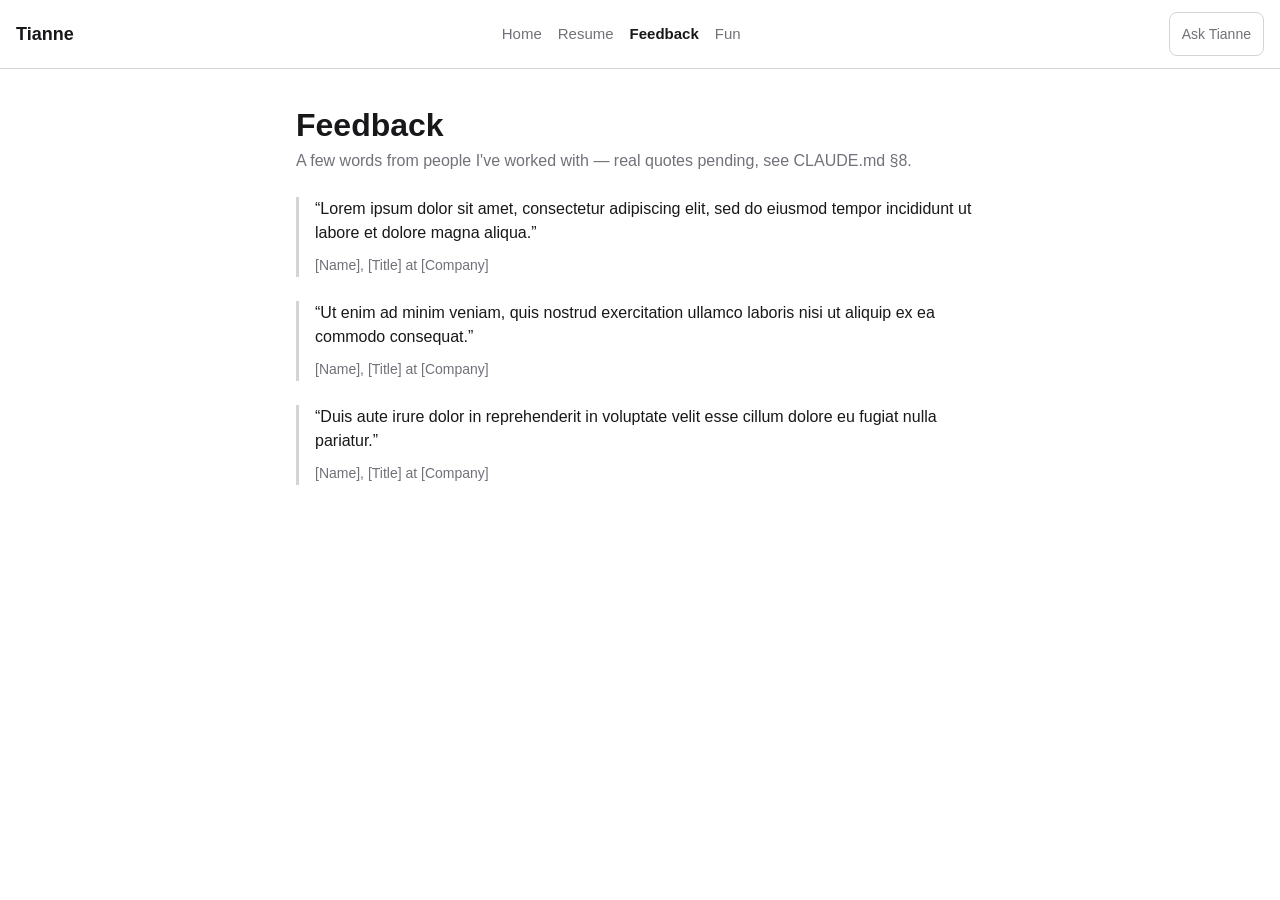
==== feedback.html @ 40414085 "Portfolio site: bento grid, rail, prompt box, and Tianne LLM backend Static shell (bento grid, categ" ====
<!doctype html>
<html lang="en">
<head>
  <meta charset="UTF-8" />
  <meta name="viewport" content="width=device-width, initial-scale=1" />
  <title>Feedback — Tianne</title>
  <link rel="stylesheet" href="/css/reset.css" />
  <link rel="stylesheet" href="/css/tokens.css" />
  <link rel="stylesheet" href="/css/layout.css" />
  <link rel="stylesheet" href="/css/components.css" />
</head>
<body>
  <div id="shared-nav"></div>
  <main class="page-content">
    <header class="page-header">
      <h1>Feedback</h1>
      <p class="page-intro">A few words from people I've worked with — real quotes pending, see CLAUDE.md §8.</p>
    </header>

    <section class="page-section testimonial-list">
      <blockquote class="testimonial">
        <p>“Lorem ipsum dolor sit amet, consectetur adipiscing elit, sed do eiusmod tempor incididunt ut labore et dolore magna aliqua.”</p>
        <cite>[Name], [Title] at [Company]</cite>
      </blockquote>

      <blockquote class="testimonial">
        <p>“Ut enim ad minim veniam, quis nostrud exercitation ullamco laboris nisi ut aliquip ex ea commodo consequat.”</p>
        <cite>[Name], [Title] at [Company]</cite>
      </blockquote>

      <blockquote class="testimonial">
        <p>“Duis aute irure dolor in reprehenderit in voluptate velit esse cillum dolore eu fugiat nulla pariatur.”</p>
        <cite>[Name], [Title] at [Company]</cite>
      </blockquote>
    </section>
  </main>
  <script src="/js/shared-ui.js" defer></script>
  <script src="/js/chat.js" defer></script>
</body>
</html>
---- css/tokens.css ----
/*
  css/tokens.css — design tokens.

  STATUS: visual direction (palette, typeface) is still pending — CLAUDE.md §10.
  Everything below is neutral/grayscale placeholder styling only, not a chosen
  palette or typeface. Replace with real tokens once direction is confirmed;
  nothing outside this file should hardcode a color or font (§12).

  Named breakpoints mirror CLAUDE.md §9. CSS custom properties can't be read
  inside @media conditions, so layout.css/components.css repeat these as
  literal px values — keep them in sync with the numbers here.
  --bp-sm: 480px   (large phones)
  --bp-md: 768px   (tablets)
  --bp-lg: 1024px  (small laptops)
  --bp-xl: 1280px  (desktop)
*/

:root {
  /* Spacing scale */
  --space-1: 4px;
  --space-2: 8px;
  --space-3: 12px;
  --space-4: 16px;
  --space-5: 24px;
  --space-6: 32px;
  --space-7: 48px;
  --space-8: 64px;

  /* Shape */
  --radius: 8px;
  --shadow: 0 1px 3px rgba(0, 0, 0, 0.12), 0 4px 12px rgba(0, 0, 0, 0.08);

  /* Neutral/grayscale placeholder palette — not final, see status note above */
  --color-bg: #ffffff;
  --color-surface: #f4f4f5;
  --color-border: #d4d4d8;
  --color-text: #18181b;
  --color-text-muted: #71717a;

  /* System font stack placeholder — not a chosen typeface, see status note above */
  --font-base: -apple-system, BlinkMacSystemFont, "Segoe UI", Roboto, Helvetica, Arial, sans-serif;
}
---- css/layout.css ----
/*
  css/layout.css — page-level structural layout (nav shell, home rail+grid frame).
  No color/font values here — see tokens.css (§12).

  Breakpoints below are literal px values mirroring the --bp-* tokens in
  tokens.css (480 / 768 / 1024 / 1280) — keep in sync, don't invent new ones (§9).
*/

.sr-only {
  position: absolute;
  width: 1px;
  height: 1px;
  padding: 0;
  margin: -1px;
  overflow: hidden;
  clip: rect(0, 0, 0, 0);
  white-space: nowrap;
  border: 0;
}

body {
  font-family: var(--font-base);
  color: var(--color-text);
  background: var(--color-bg);
}

/* --- Shared nav shell (markup injected by js/shared-ui.js) --- */
.site-nav {
  display: flex;
  align-items: center;
  justify-content: space-between;
  gap: var(--space-4);
  padding: var(--space-3) var(--space-4);
  border-bottom: 1px solid var(--color-border);
}

.site-nav-list {
  display: flex;
  align-items: center;
  gap: var(--space-4);
  flex-wrap: wrap;
}

/* --- Home layout: mobile-first. Rail's own display/position (horizontal
   tab bar on mobile, sidebar column on md+) lives in components.css —
   this just sets the grid frame that places it. --- */
.home-layout {
  display: block;
  padding: var(--space-4);
}

.home-main {
  display: block;
}

/* --- Generic content-page shell (resume/feedback/fun) --- */
.page-content {
  padding: var(--space-6) var(--space-4);
  max-width: 720px;
  margin-inline: auto;
}

.page-header {
  margin-bottom: var(--space-5);
}

.page-intro {
  color: var(--color-text-muted);
}

.page-section {
  margin-bottom: var(--space-6);
}

.page-section h2 {
  margin-bottom: var(--space-3);
  font-size: 1.25rem;
}

/* --- Resume page --- */
.resume-download {
  display: inline-block;
  border: 1px solid var(--color-border);
  border-radius: var(--radius);
  padding: var(--space-2) var(--space-4);
  min-height: 44px;
  line-height: 28px;
  margin-bottom: var(--space-5);
}

.resume-entry {
  margin-bottom: var(--space-4);
}

.resume-entry h3 {
  font-size: 1rem;
}

.resume-entry li {
  color: var(--color-text-muted);
  margin-bottom: var(--space-1);
}

.resume-meta {
  color: var(--color-text-muted);
  font-size: 0.875rem;
  margin-bottom: var(--space-2);
}

.tag-list {
  display: flex;
  flex-wrap: wrap;
  gap: var(--space-2);
}

.tag-list li {
  border: 1px solid var(--color-border);
  border-radius: var(--radius);
  padding: var(--space-1) var(--space-3);
  font-size: 0.875rem;
  color: var(--color-text-muted);
}

/* --- Feedback page --- */
.testimonial-list {
  display: flex;
  flex-direction: column;
  gap: var(--space-5);
}

.testimonial {
  border-left: 3px solid var(--color-border);
  padding-left: var(--space-4);
  margin: 0;
}

.testimonial p {
  margin-bottom: var(--space-2);
}

.testimonial cite {
  font-style: normal;
  color: var(--color-text-muted);
  font-size: 0.875rem;
}

/* --- Fun page --- */
.fun-gallery {
  display: grid;
  grid-template-columns: 1fr;
  gap: var(--space-4);
}

@media (min-width: 480px) {
  .fun-gallery {
    grid-template-columns: repeat(2, 1fr);
  }
}

@media (min-width: 1024px) {
  .fun-gallery {
    grid-template-columns: repeat(3, 1fr);
  }
}

/* --- Case-study page shell (projects/*) --- */
.case-study {
  padding: var(--space-6) var(--space-4);
  max-width: 720px;
  margin-inline: auto;
}

.case-study-header {
  margin-bottom: var(--space-5);
}

.case-study-category {
  text-transform: uppercase;
  letter-spacing: 0.04em;
  font-size: 0.75rem;
  color: var(--color-text-muted);
  margin-bottom: var(--space-2);
}

.case-study-section {
  margin-bottom: var(--space-6);
}

.case-study-section h2 {
  margin-bottom: var(--space-3);
  font-size: 1.25rem;
}

.case-study-section p,
.case-study-section li {
  color: var(--color-text-muted);
}

.case-study-back {
  margin-top: var(--space-6);
}

.case-study-back a {
  text-decoration: underline;
}

/* --- Media placeholder (used on case-study + fun pages until real
   images exist, CLAUDE.md §8) --- */
.media-placeholder {
  display: flex;
  align-items: center;
  justify-content: center;
  text-align: center;
  min-height: 220px;
  border: 1px dashed var(--color-border);
  border-radius: var(--radius);
  color: var(--color-text-muted);
  font-size: 0.875rem;
  padding: var(--space-4);
  margin-bottom: var(--space-5);
}

@media (min-width: 768px) {
  .home-layout {
    display: grid;
    grid-template-columns: 200px 1fr;
    gap: var(--space-5);
    align-items: start;
    padding: var(--space-5);
  }
}

@media (min-width: 1280px) {
  .home-layout {
    grid-template-columns: 240px 1fr;
    max-width: 1440px;
    margin-inline: auto;
  }
}
---- css/components.css ----
/*
  css/components.css — bento cards, rail, prompt box, nav.
  No color/font values here — see tokens.css (§12).

  Breakpoints below are literal px values mirroring the --bp-* tokens in
  tokens.css (480 / 768 / 1024 / 1280) — keep in sync, don't invent new ones (§9).
*/

/* --- Nav / chat toggle --- */
.site-nav-brand {
  font-weight: 600;
  font-size: 1.125rem;
}

.site-nav-list a {
  font-size: 0.9375rem;
  color: var(--color-text-muted);
  padding: var(--space-1) 0;
}

.site-nav-list a[aria-current="page"] {
  color: var(--color-text);
  font-weight: 600;
}

.chat-toggle {
  border: 1px solid var(--color-border);
  border-radius: var(--radius);
  padding: var(--space-2) var(--space-3);
  min-height: 44px;
  font-size: 0.875rem;
  color: var(--color-text-muted);
}

.chat-toggle[aria-expanded="true"] {
  color: var(--color-text);
  background: var(--color-surface);
}

/* --- Tianne LLM panel (nav toggle target, non-home pages + homepage
   alongside the inline box) — same chat backend as the prompt box, see
   js/shared-ui.js and CLAUDE.md §1/§6. --- */
.tianne-panel {
  position: fixed;
  z-index: 30;
  display: flex;
  flex-direction: column;
  background: var(--color-bg);
  border: 1px solid var(--color-border);
  border-radius: var(--radius);
  box-shadow: var(--shadow);
}

.tianne-panel[hidden] {
  display: none;
}

.tianne-panel-header {
  display: flex;
  align-items: center;
  justify-content: space-between;
  gap: var(--space-2);
  padding: var(--space-3) var(--space-4);
  border-bottom: 1px solid var(--color-border);
}

.tianne-panel-title {
  font-size: 1rem;
  font-weight: 600;
}

.tianne-panel-close {
  min-width: 44px;
  min-height: 44px;
  font-size: 1.25rem;
  line-height: 1;
  color: var(--color-text-muted);
}

.tianne-panel-form {
  margin: 0;
  border-radius: 0;
  border: none;
  border-bottom: 1px solid var(--color-border);
}

.tianne-panel-body {
  padding: var(--space-4);
  color: var(--color-text-muted);
  overflow-y: auto;
}

.tianne-panel-placeholder,
.tianne-panel-error {
  color: var(--color-text-muted);
}

.tianne-panel-reply {
  color: var(--color-text);
}

.tianne-panel-links {
  margin-top: var(--space-3);
  display: flex;
  flex-direction: column;
  gap: var(--space-2);
}

.tianne-panel-links a {
  display: block;
  padding: var(--space-2) var(--space-3);
  border: 1px solid var(--color-border);
  border-radius: var(--radius);
  color: var(--color-text);
  font-size: 0.9375rem;
}

.tianne-panel-links a:hover {
  border-color: var(--color-text-muted);
}

@media (max-width: 767px) {
  .tianne-panel {
    left: 0;
    right: 0;
    bottom: 0;
    max-height: 70vh;
    border-left: none;
    border-right: none;
    border-bottom: none;
  }
}

@media (min-width: 768px) {
  .tianne-panel {
    top: var(--space-7);
    right: var(--space-4);
    width: 320px;
    max-height: 70vh;
  }
}

/* --- Rail — browse-mode scrollspy by default, match-indicator mode while
   a Tianne query is active (js/rail.js, CLAUDE.md §5/§6).
   Mobile: horizontal, scrollable tab bar pinned to the top (§9).
   md+: vertical sidebar column — grid placement comes from .home-layout
   in layout.css, this just controls the rail's own display/position. --- */
.rail {
  position: sticky;
  top: 0;
  z-index: 15;
  background: var(--color-bg);
  border-bottom: 1px solid var(--color-border);
}

.rail-list {
  display: flex;
  flex-direction: row;
  overflow-x: auto;
  -webkit-overflow-scrolling: touch;
  gap: var(--space-2);
  padding: var(--space-2) var(--space-4);
}

.rail-item {
  flex: 0 0 auto;
  white-space: nowrap;
  min-height: 44px;
  padding: var(--space-2) var(--space-3);
  border-radius: var(--radius);
  font-size: 0.9375rem;
  color: var(--color-text-muted);
}

.rail-item:hover {
  background: var(--color-surface);
}

.rail-item.is-active {
  color: var(--color-text);
  background: var(--color-surface);
  font-weight: 600;
}

/* Match-indicator mode: quiet by default, a dot marks categories with a
   result. Browse-mode's .is-active never applies at the same time as
   .is-filtered — js/rail.js clears one before setting the other. */
.rail.is-filtered .rail-item {
  opacity: 0.5;
}

.rail.is-filtered .rail-item.has-match {
  opacity: 1;
}

.rail.is-filtered .rail-item.has-match::after {
  content: '';
  display: inline-block;
  width: 6px;
  height: 6px;
  margin-left: var(--space-2);
  border-radius: 50%;
  background: currentColor;
  vertical-align: middle;
}

@media (min-width: 768px) {
  .rail {
    top: var(--space-5);
    background: transparent;
    border-bottom: none;
  }

  .rail-list {
    flex-direction: column;
    overflow-x: visible;
    padding: 0;
  }

  .rail-item {
    display: block;
    width: 100%;
    text-align: left;
    white-space: normal;
  }
}

/* --- Prompt box — visible on load, sticky once scrolled (js/home.js).
   Submit calls the real Tianne LLM backend; see CLAUDE.md §5/§6. --- */
.prompt-box-wrap {
  margin-bottom: var(--space-5);
}

.prompt-box {
  display: flex;
  gap: var(--space-2);
  padding: var(--space-3);
  border: 1px solid var(--color-border);
  border-radius: var(--radius);
  background: var(--color-surface);
}

.prompt-box-input {
  flex: 1;
  min-width: 0;
  min-height: 44px;
  border: none;
  background: transparent;
  padding: var(--space-2);
  font-size: 1rem;
}

.prompt-box-input::placeholder {
  color: var(--color-text-muted);
}

.prompt-box-input:disabled,
.prompt-box-submit:disabled,
.prompt-box-clear:disabled {
  opacity: 0.6;
  cursor: not-allowed;
}

.prompt-box-submit {
  border: 1px solid var(--color-border);
  border-radius: var(--radius);
  padding: var(--space-2) var(--space-4);
  min-height: 44px;
  min-width: 44px;
  font-weight: 600;
}

.prompt-box-clear {
  border: 1px solid var(--color-border);
  border-radius: var(--radius);
  padding: var(--space-2) var(--space-4);
  min-height: 44px;
  color: var(--color-text-muted);
}

/* Reply text + result status live under the input row, inside the same
   component — never a second panel (CLAUDE.md §1/§12). */
.prompt-box-reply {
  margin-top: var(--space-3);
  padding: var(--space-3);
  border: 1px solid var(--color-border);
  border-radius: var(--radius);
  background: var(--color-bg);
  color: var(--color-text);
  font-size: 0.9375rem;
}

/* Sticky/floating state once scrolled past the threshold in js/home.js */
.prompt-box-wrap.is-floating .prompt-box {
  box-shadow: var(--shadow);
}

@media (min-width: 768px) {
  .prompt-box-wrap.is-floating {
    position: fixed;
    bottom: var(--space-5);
    right: var(--space-5);
    width: clamp(280px, 30vw, 420px);
    margin-bottom: 0;
    z-index: 20;
  }
}

@media (max-width: 767px) {
  .prompt-box-wrap.is-floating {
    position: fixed;
    left: 0;
    right: 0;
    bottom: 0;
    margin-bottom: 0;
    padding: var(--space-3);
    background: var(--color-bg);
    border-top: 1px solid var(--color-border);
    z-index: 20;
  }

  .prompt-box-wrap.is-floating .prompt-box {
    border: none;
    padding: 0;
    background: transparent;
  }
}

/* --- Bento grid — full list by default, or just the current query's
   matches (js/home.js, CLAUDE.md §5/§6). One grid, two states — never a
   separate results panel. --- */
.bento-grid {
  display: grid;
  grid-template-columns: 1fr;
  grid-auto-rows: minmax(120px, auto);
  gap: var(--space-4);
}

.bento-empty {
  grid-column: 1 / -1;
  padding: var(--space-6);
  text-align: center;
  color: var(--color-text-muted);
}

.bento-card-link {
  display: flex;
  flex-direction: column;
  justify-content: flex-end;
  gap: var(--space-1);
  height: 100%;
  min-height: 44px;
  padding: var(--space-4);
  border: 1px solid var(--color-border);
  border-radius: var(--radius);
  background: var(--color-surface);
  transition: border-color 0.15s ease;
}

.bento-card-link:hover {
  border-color: var(--color-text-muted);
}

.bento-card-category {
  font-size: 0.75rem;
  text-transform: uppercase;
  letter-spacing: 0.04em;
  color: var(--color-text-muted);
}

.bento-card-title {
  font-size: 1.125rem;
  font-weight: 600;
}

/* Two-step tap preview state (touch devices only, see js/home.js §5).
   Hover-capable devices never set data-previewed — they preview on
   hover/focus instead and navigate on the first click. */
.bento-card[data-previewed="true"] .bento-card-link {
  border-color: var(--color-text);
}

.bento-card-hint {
  display: none;
  font-size: 0.75rem;
  color: var(--color-text-muted);
  margin-top: var(--space-1);
}

.bento-card[data-previewed="true"] .bento-card-hint {
  display: block;
}

@media (hover: hover) and (pointer: fine) {
  .bento-card-hint {
    display: none !important;
  }
}

.prompt-box-input.is-preview {
  color: var(--color-text-muted);
}

@media (min-width: 480px) {
  .bento-grid {
    grid-template-columns: repeat(2, 1fr);
  }
}

@media (min-width: 1024px) {
  .bento-grid {
    grid-template-columns: repeat(3, 1fr);
  }

  .bento-card.size-lg {
    grid-column: span 2;
    grid-row: span 2;
  }

  .bento-card.size-wide {
    grid-column: span 2;
  }

  .bento-card.size-md {
    grid-row: span 2;
  }
}

@media (min-width: 1280px) {
  .bento-grid {
    grid-template-columns: repeat(4, 1fr);
  }
}

/* --- Focus visibility (Quality Floor, §11) --- */
.prompt-box-submit:focus-visible,
.prompt-box-input:focus-visible,
.prompt-box-clear:focus-visible,
.rail-item:focus-visible,
.bento-card-link:focus-visible,
.chat-toggle:focus-visible,
.tianne-panel-close:focus-visible,
.tianne-panel-links a:focus-visible,
.resume-download:focus-visible {
  outline: 2px solid var(--color-text);
  outline-offset: 2px;
}

@media (prefers-reduced-motion: reduce) {
  .bento-card-link {
    transition: none;
  }
}
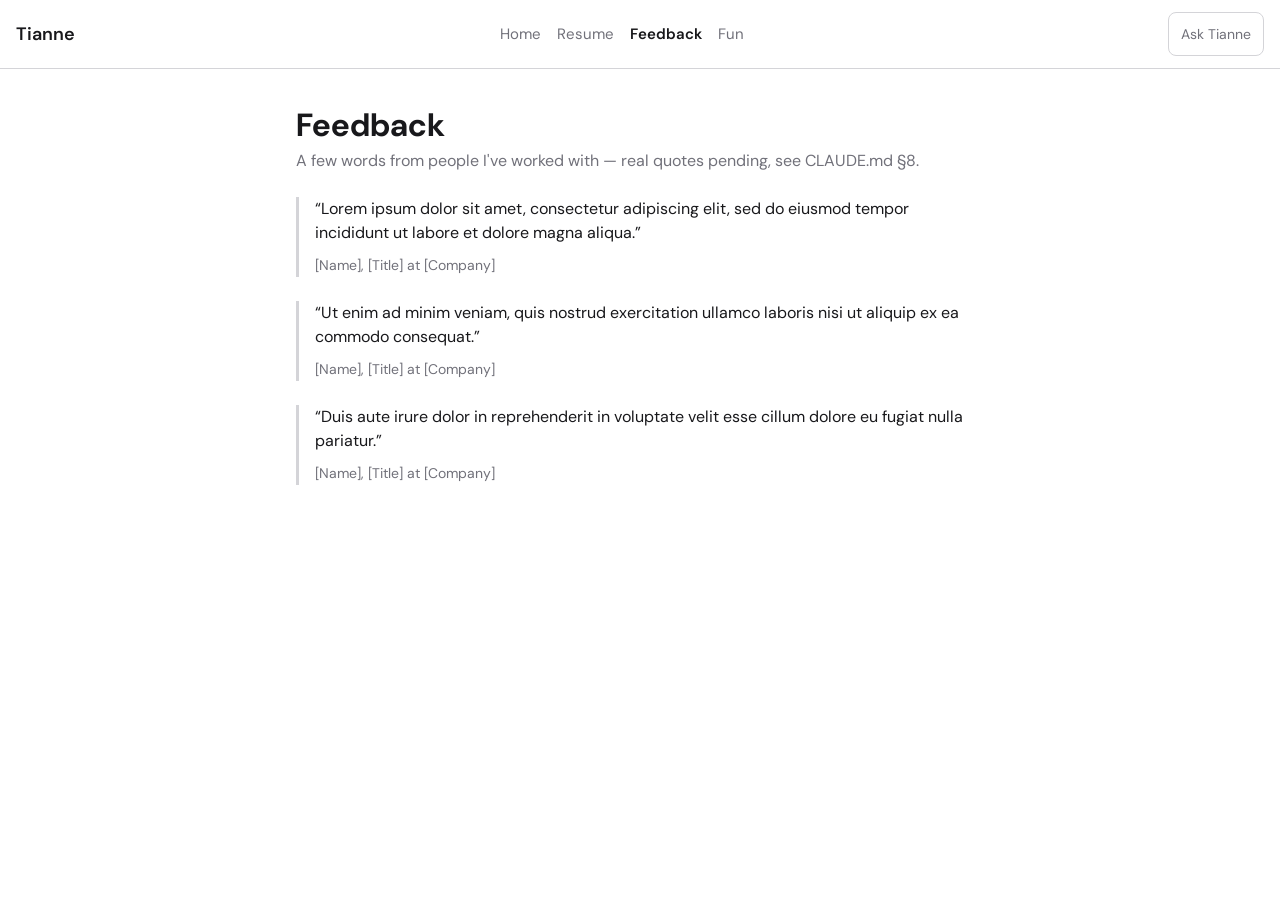
==== commit 5d44a5ca: "Typography: font tokens + site-wide font loading (non-Intelkin pages) Replaces --font-base with --fo" ====
--- a/feedback.html
+++ b/feedback.html
@@ -8,6 +8,12 @@
   <link rel="stylesheet" href="/css/tokens.css" />
   <link rel="stylesheet" href="/css/layout.css" />
   <link rel="stylesheet" href="/css/components.css" />
+  <link rel="preconnect" href="https://fonts.googleapis.com" />
+  <link rel="preconnect" href="https://fonts.gstatic.com" crossorigin />
+  <link
+    href="https://fonts.googleapis.com/css2?family=DM+Sans:wght@400;500;600;700&family=Geist+Pixel&family=Space+Grotesk:wght@700&display=swap"
+    rel="stylesheet"
+  />
 </head>
 <body>
   <div id="shared-nav"></div>
--- a/css/tokens.css
+++ b/css/tokens.css
@@ -1,10 +1,11 @@
 /*
   css/tokens.css — design tokens.
 
-  STATUS: visual direction (palette, typeface) is still pending — CLAUDE.md §10.
-  Everything below is neutral/grayscale placeholder styling only, not a chosen
-  palette or typeface. Replace with real tokens once direction is confirmed;
-  nothing outside this file should hardcode a color or font (§12).
+  STATUS: typeface is confirmed (Space Grotesk / DM Sans / Geist Pixel, see
+  the font tokens below and docs/superpowers/specs/2026-09-10-typography-system-design.md).
+  Palette is still pending — colors below remain neutral/grayscale
+  placeholder styling only. Nothing outside this file should hardcode a
+  color or font (§12).
 
   Named breakpoints mirror CLAUDE.md §9. CSS custom properties can't be read
   inside @media conditions, so layout.css/components.css repeat these as
@@ -28,6 +29,10 @@
 
   /* Shape */
   --radius: 8px;
+  /* Larger radius for a more generous card treatment (e.g. the Intelkin
+     hero metadata block) — kept separate from --radius so it doesn't
+     cascade into every other bordered box site-wide. */
+  --radius-lg: 12px;
   --shadow: 0 1px 3px rgba(0, 0, 0, 0.12), 0 4px 12px rgba(0, 0, 0, 0.08);
 
   /* Neutral/grayscale placeholder palette — not final, see status note above */
@@ -36,7 +41,19 @@
   --color-border: #d4d4d8;
   --color-text: #18181b;
   --color-text-muted: #71717a;
+  /* Dark overlay for text legibility over a background image/gif (e.g. a
+     bento card thumbnail) — grayscale (black + alpha), not a new hue. */
+  --scrim: rgba(0, 0, 0, 0.65);
 
-  /* System font stack placeholder — not a chosen typeface, see status note above */
-  --font-base: -apple-system, BlinkMacSystemFont, "Segoe UI", Roboto, Helvetica, Arial, sans-serif;
+  /* Typeface system (CLAUDE.md §12 confirmed 2026-09-10 — see
+     docs/superpowers/specs/2026-09-10-typography-system-design.md).
+     Headline: Space Grotesk, weight 700 — H1s and every H2-equivalent
+     sub-headline. Body: DM Sans — paragraphs, ledes, metadata values,
+     UI chrome. Label: Geist Pixel, weight 400 (its only weight) —
+     short all-caps eyebrows/metadata labels only, never a value or a
+     sentence. Loaded via Google Fonts in every page's <head> — see any
+     page for the exact <link> tags. Palette (color) is still pending. */
+  --font-headline: "Space Grotesk", Georgia, serif;
+  --font-body: "DM Sans", -apple-system, BlinkMacSystemFont, "Segoe UI", Roboto, Helvetica, Arial, sans-serif;
+  --font-label: "Geist Pixel", var(--font-body);
 }
--- a/css/layout.css
+++ b/css/layout.css
@@ -19,7 +19,7 @@
 }
 
 body {
-  font-family: var(--font-base);
+  font-family: var(--font-body);
   color: var(--color-text);
   background: var(--color-bg);
 }
@@ -202,6 +202,452 @@
 
 .case-study-back a {
   text-decoration: underline;
+}
+
+/* --- Richer case-study content patterns (used where a real writeup exists,
+   e.g. projects/intelkin.html — the generic lorem template above still
+   covers pages without one). --- */
+.case-study-eyebrow {
+  color: var(--color-text-muted);
+  font-size: 0.8125rem;
+  margin-top: var(--space-2);
+}
+
+/* Hero image/gif — shows the animated version by default, swaps to a
+   static poster frame under prefers-reduced-motion (Quality Floor, §11). */
+.case-study-hero {
+  margin-bottom: var(--space-5);
+  border: 1px solid var(--color-border);
+  border-radius: var(--radius);
+  overflow: hidden;
+}
+
+.case-study-hero img {
+  display: block;
+  width: 100%;
+  height: auto;
+}
+
+/* Ties .case-study-hero img's specificity (class+element) so this actually
+   wins instead of losing the cascade to the rule above. */
+img.case-study-hero-static {
+  display: none;
+}
+
+@media (prefers-reduced-motion: reduce) {
+  img.case-study-hero-motion {
+    display: none;
+  }
+
+  img.case-study-hero-static {
+    display: block;
+  }
+}
+
+.case-study-section h3 {
+  margin-top: var(--space-5);
+  margin-bottom: var(--space-2);
+  font-size: 1.0625rem;
+  color: var(--color-text);
+}
+
+.case-study-section h4 {
+  margin-bottom: var(--space-1);
+  font-size: 1rem;
+  color: var(--color-text);
+}
+
+.case-study-section a {
+  color: var(--color-text);
+  text-decoration: underline;
+}
+
+p.case-study-lede {
+  font-size: 1.125rem;
+  font-weight: 600;
+  color: var(--color-text);
+  margin-bottom: var(--space-3);
+}
+
+.case-study-meta {
+  display: grid;
+  grid-template-columns: 1fr;
+  gap: var(--space-3);
+  margin-bottom: var(--space-6);
+  padding: var(--space-4);
+  border: 1px solid var(--color-border);
+  border-radius: var(--radius);
+}
+
+.case-study-meta div {
+  display: flex;
+  flex-direction: column;
+  gap: var(--space-1);
+}
+
+.case-study-meta dt {
+  font-size: 0.75rem;
+  text-transform: uppercase;
+  letter-spacing: 0.04em;
+  color: var(--color-text-muted);
+}
+
+.case-study-meta dd {
+  color: var(--color-text);
+}
+
+/* Generous variant for the hero role/timeline/team/skills/tech-stack
+   block specifically — bigger padding, bigger radius, roomier gaps. The
+   "How It Works" tech mini-table further down the page reuses the base
+   .case-study-meta above unchanged. */
+.case-study-meta.case-study-meta--hero {
+  gap: var(--space-4);
+  padding: var(--space-6);
+  border-radius: var(--radius-lg);
+}
+
+.friction-point {
+  margin-bottom: var(--space-4);
+}
+
+.friction-point h3 {
+  margin-top: 0;
+  margin-bottom: var(--space-1);
+}
+
+.friction-meta {
+  display: block;
+  font-size: 0.8125rem;
+  font-weight: 400;
+  color: var(--color-text-muted);
+  margin-top: var(--space-1);
+}
+
+.case-study-quote {
+  margin: var(--space-5) 0;
+  padding: var(--space-4);
+  border-left: 3px solid var(--color-border);
+}
+
+.case-study-quote p {
+  color: var(--color-text);
+}
+
+.case-study-quote cite {
+  display: block;
+  margin-top: var(--space-2);
+  font-style: normal;
+  color: var(--color-text-muted);
+  font-size: 0.875rem;
+}
+
+p.case-study-callout {
+  padding: var(--space-4);
+  border: 1px dashed var(--color-border);
+  border-radius: var(--radius);
+  color: var(--color-text);
+}
+
+.case-study-artifacts {
+  font-style: italic;
+}
+
+.reflection-item {
+  margin-bottom: var(--space-4);
+}
+
+/* Real image + caption — once a real asset replaces a media-placeholder
+   (e.g. the Intelkin research moodboard). */
+.case-study-figure {
+  margin: 0 0 var(--space-5);
+}
+
+.case-study-figure img {
+  display: block;
+  width: 100%;
+  height: auto;
+  border-radius: var(--radius);
+  border: 1px solid var(--color-border);
+}
+
+.case-study-figure figcaption {
+  margin-top: var(--space-2);
+  font-size: 0.8125rem;
+  color: var(--color-text-muted);
+}
+
+/* A wide diagram that doesn't fit the column at a legible size (e.g. a
+   long linear flowchart) scrolls horizontally instead of shrinking past
+   readability — CLAUDE.md §9's "wide content scrolls in its own
+   container" rule, applied to an image instead of a table/code block. */
+.case-study-scroll {
+  overflow-x: auto;
+  border: 1px solid var(--color-border);
+  border-radius: var(--radius);
+}
+
+.case-study-scroll img {
+  display: block;
+  width: auto;
+  height: 130px;
+  max-width: none;
+  border: none;
+  border-radius: 0;
+}
+
+/* Positioning-line diagram (Market Research). Fixed pixel size (not
+   width:100%) so its text never shrinks past legible on narrow screens —
+   .case-study-scroll handles the rest the same way it does for the wide
+   process-flow diagram above. Line/dots/text stay on tokens.css (black
+   line, gray dots, black sans-serif labels); the Intelkin point's fill
+   is the one deliberate accent color, reusing the same green already
+   introduced for the terminal card rather than adding a third one-off
+   hue — see that component's comment for the grayscale-exception note. */
+.positioning-line {
+  display: block;
+  width: 640px;
+  height: 140px;
+  /* reset.css caps every svg at max-width:100%, which would silently
+     shrink this back down to the column width (and its text past
+     legible) despite the fixed attributes above — same override
+     .case-study-scroll img already needs for the same reason. */
+  max-width: none;
+}
+
+.positioning-line-label {
+  font-family: var(--font-base);
+  font-size: 14px;
+  fill: var(--color-text);
+  text-anchor: middle;
+}
+
+/* Sub-beat: a smaller headline + one line + its own visual, nested under a
+   section's main lede (e.g. the three "How It Works" steps). */
+.case-study-subbeat {
+  margin-bottom: var(--space-5);
+}
+
+.case-study-subbeat h3 {
+  margin-top: 0;
+  margin-bottom: var(--space-2);
+}
+
+/* Light laptop-frame mockup for step gifs whose UI content is dark —
+   a dark bezel would let the gif's own edges disappear into it, so the
+   frame is deliberately light regardless of the gif inside it. Front-on
+   view: bezel (with a centered camera dot) around the screen, a flat
+   base bar with a trackpad notch underneath. Reused as-is everywhere a
+   dark-UI step gif needs one, so a set of them reads as one consistent
+   device rather than three different mockups. */
+.laptop-frame {
+  margin-bottom: var(--space-5);
+  padding: var(--space-3) var(--space-3) 0;
+  background: var(--color-surface);
+  border: 1px solid var(--color-border);
+  border-radius: var(--radius);
+  box-shadow: var(--shadow);
+}
+
+.laptop-frame-camera {
+  display: block;
+  width: 6px;
+  height: 6px;
+  margin: 0 auto var(--space-2);
+  border-radius: 50%;
+  background: var(--color-text-muted);
+}
+
+.laptop-frame-screen {
+  overflow: hidden;
+  border: 1px solid var(--color-text);
+  border-radius: calc(var(--radius) / 2);
+}
+
+.laptop-frame-screen img {
+  display: block;
+  width: 100%;
+  height: auto;
+}
+
+.laptop-frame-base {
+  position: relative;
+  height: 14px;
+  margin-top: var(--space-2);
+  border-top: 1px solid var(--color-border);
+  border-radius: 0 0 var(--radius) var(--radius);
+}
+
+.laptop-frame-notch {
+  position: absolute;
+  top: 0;
+  left: 50%;
+  width: 56px;
+  height: 4px;
+  transform: translateX(-50%);
+  border-radius: 0 0 var(--radius) var(--radius);
+  background: var(--color-border);
+}
+
+@media (min-width: 480px) {
+  .case-study-meta {
+    grid-template-columns: repeat(2, 1fr);
+  }
+}
+
+/* --- Terminal-style repo card ("Where It Is Now", projects/intelkin.html)
+   Deliberate, scoped exception to CLAUDE.md §10's grayscale-only status:
+   this recreates a real terminal window (macOS traffic-light dots, ANSI
+   syntax-highlight colors), so it needs real colors to read as an
+   authentic terminal rather than site chrome — the same reasoning that
+   already let the Intelkin product screenshots/gifs stay full-color.
+   Nothing here feeds into or changes the site's still-pending palette;
+   every other component still routes through tokens.css exclusively.
+   Values match a prototyped reference build exactly. Click/Enter-to-open
+   behavior lives in js/intelkin-terminal.js (page-specific, not shared). */
+.terminal-card {
+  display: block;
+  width: 100%;
+  max-width: 560px;
+  margin: 0 0 var(--space-3);
+  border-radius: 10px;
+  background: #0d0d0f;
+  font-family: ui-monospace, "SF Mono", Menlo, Consolas, monospace;
+  overflow: hidden;
+  cursor: pointer;
+  transition: transform 0.15s ease, box-shadow 0.15s ease;
+  animation: terminal-pulse-glow 3.2s ease-in-out infinite;
+}
+
+.terminal-card:hover,
+.terminal-card:focus-visible {
+  outline: none;
+  transform: translateY(-2px);
+  /* !important: the resting-state pulse (terminal-pulse-glow) keeps
+     animating box-shadow at CSS Animation priority, which otherwise
+     outranks this plain rule and fights it every cycle — matches the
+     reference build's own fix for the same conflict. */
+  box-shadow:
+    0 0 0 1px #4a4a4e,
+    0 0 32px rgba(95, 217, 122, 0.24),
+    0 6px 16px rgba(0, 0, 0, 0.35) !important;
+}
+
+@keyframes terminal-pulse-glow {
+  0%, 100% {
+    box-shadow: 0 0 0 1px #2a2a2e, 0 1px 3px rgba(0, 0, 0, 0.3);
+  }
+  50% {
+    box-shadow:
+      0 0 0 1px #3a3a3e,
+      0 0 26px rgba(95, 217, 122, 0.16),
+      0 1px 3px rgba(0, 0, 0, 0.3);
+  }
+}
+
+.terminal-card-titlebar {
+  display: flex;
+  align-items: center;
+  gap: 8px;
+  padding: 12px 16px;
+  background: #1c1c1e;
+  border-bottom: 1px solid #2a2a2c;
+}
+
+.terminal-dot {
+  width: 11px;
+  height: 11px;
+  border-radius: 50%;
+  flex: 0 0 auto;
+}
+
+.terminal-dot--red {
+  background: #ff5f56;
+}
+
+.terminal-dot--yellow {
+  background: #ffbd2e;
+}
+
+.terminal-dot--green {
+  background: #27c93f;
+}
+
+.terminal-card-titletext {
+  margin-left: 8px;
+  font-size: 12px;
+  color: #6f6f74;
+}
+
+.terminal-card-body {
+  display: flex;
+  flex-direction: column;
+  gap: 8px;
+  padding: 20px 18px;
+  font-size: 13.5px;
+  line-height: 1.7;
+}
+
+.terminal-line--cursor {
+  display: flex;
+  align-items: center;
+  gap: 6px;
+  margin-top: 4px;
+}
+
+.terminal-prompt {
+  color: #5fd97a;
+}
+
+.terminal-dir {
+  color: #8ab4ff;
+}
+
+.terminal-git {
+  color: #6f6f74;
+}
+
+.terminal-branch {
+  color: #ffbd2e;
+}
+
+.terminal-cmd {
+  color: #e8e8e8;
+}
+
+.terminal-output {
+  color: #7d7d82;
+}
+
+.terminal-cursor {
+  display: inline-block;
+  width: 8px;
+  height: 15px;
+  background: #e8e8e8;
+  animation: terminal-blink 1s steps(1) infinite;
+}
+
+@keyframes terminal-blink {
+  0%, 49% {
+    opacity: 1;
+  }
+  50%, 100% {
+    opacity: 0;
+  }
+}
+
+.terminal-hint {
+  margin: var(--space-2) 0 var(--space-4);
+  font-size: 12.5px;
+  color: var(--color-text-muted);
+  animation: terminal-blink 2.4s steps(1) infinite;
+}
+
+@media (prefers-reduced-motion: reduce) {
+  .terminal-card,
+  .terminal-cursor,
+  .terminal-hint {
+    animation: none;
+  }
 }
 
 /* --- Media placeholder (used on case-study + fun pages until real
--- a/css/components.css
+++ b/css/components.css
@@ -355,6 +355,10 @@
   border-radius: var(--radius);
   background: var(--color-surface);
   transition: border-color 0.15s ease;
+  /* Inert for cards with no thumbnail — just gives .bento-card-thumb and
+     the has-thumbnail scrim below a positioning/clipping context. */
+  position: relative;
+  overflow: hidden;
 }
 
 .bento-card-link:hover {
@@ -371,6 +375,37 @@
 .bento-card-title {
   font-size: 1.125rem;
   font-weight: 600;
+}
+
+/* Card thumbnail (real project preview, once one exists — e.g. Intelkin).
+   Cards without a thumbnail are unaffected. */
+.bento-card-thumb {
+  position: absolute;
+  inset: 0;
+  z-index: 0;
+  width: 100%;
+  height: 100%;
+  object-fit: cover;
+}
+
+.bento-card.has-thumbnail .bento-card-link {
+  background: var(--color-text); /* dark fallback while the image loads */
+}
+
+.bento-card.has-thumbnail .bento-card-link::before {
+  content: '';
+  position: absolute;
+  inset: 0;
+  z-index: 1;
+  background: linear-gradient(to top, var(--scrim), transparent 65%);
+}
+
+.bento-card.has-thumbnail .bento-card-category,
+.bento-card.has-thumbnail .bento-card-title,
+.bento-card.has-thumbnail .bento-card-hint {
+  position: relative;
+  z-index: 2;
+  color: var(--color-bg);
 }
 
 /* Two-step tap preview state (touch devices only, see js/home.js §5).
@@ -441,6 +476,7 @@
 .chat-toggle:focus-visible,
 .tianne-panel-close:focus-visible,
 .tianne-panel-links a:focus-visible,
+.case-study-section a:focus-visible,
 .resume-download:focus-visible {
   outline: 2px solid var(--color-text);
   outline-offset: 2px;
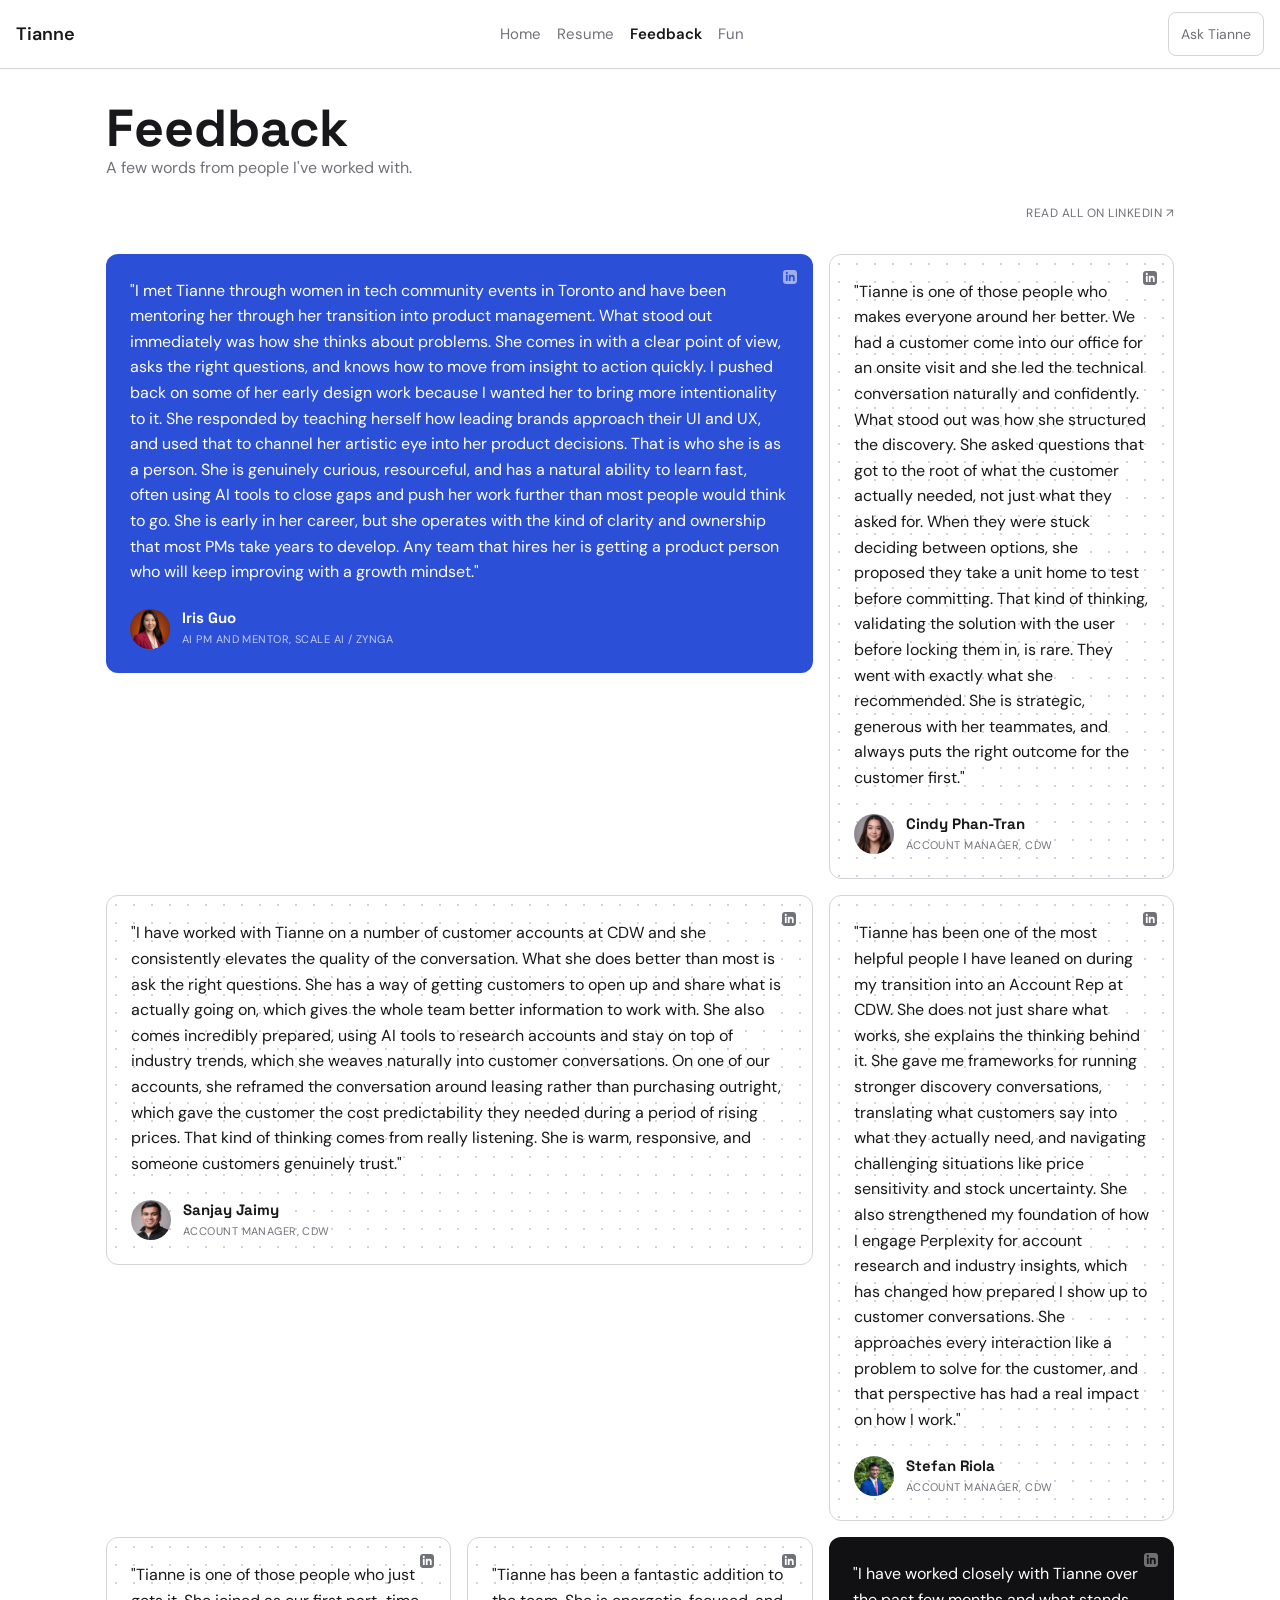
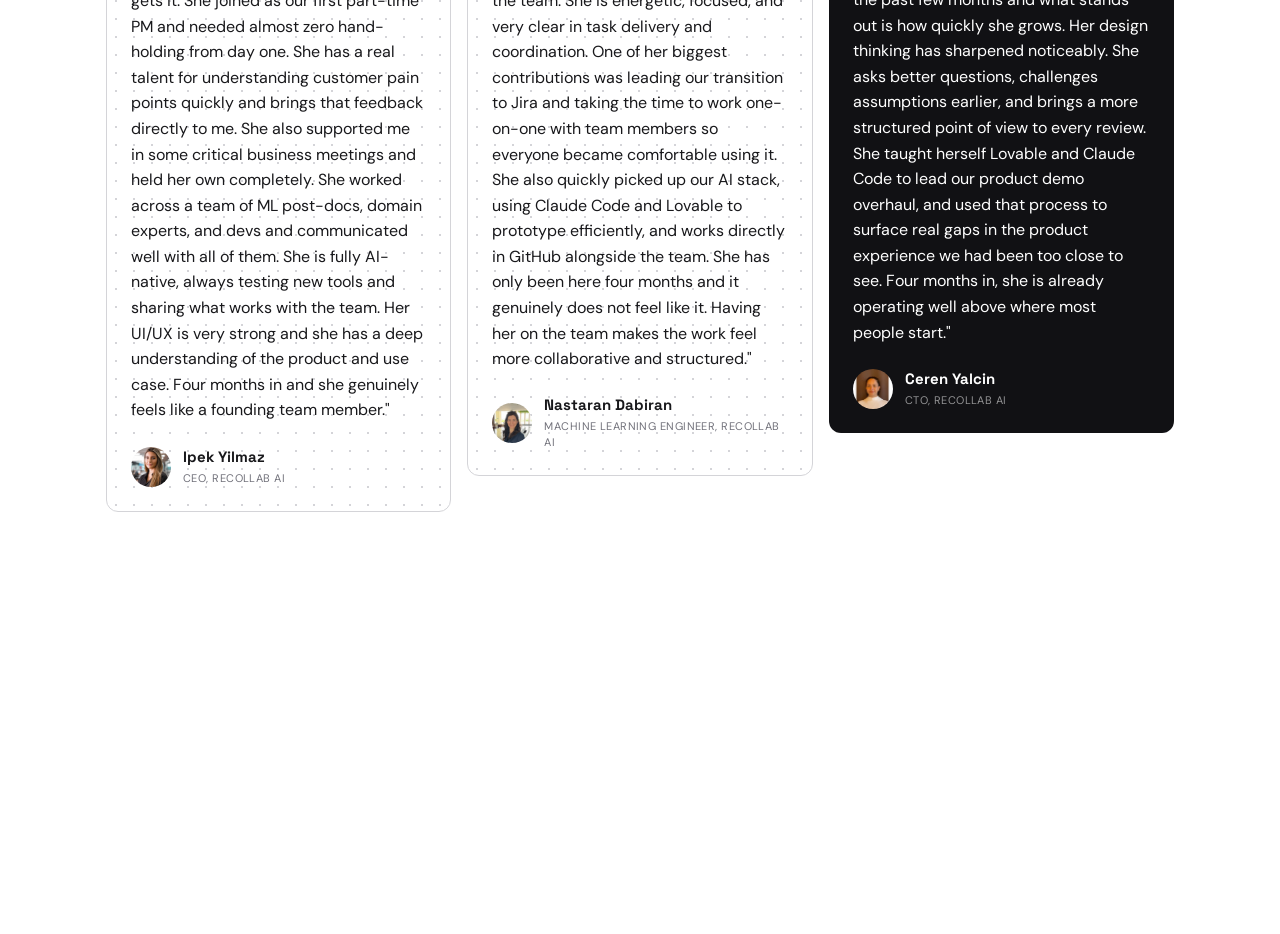
==== commit 53f49c8f: "Feedback page: real testimonials, bento grid, scroll reveal Replaces feedback.html's lorem-ipsum tes" ====
--- a/feedback.html
+++ b/feedback.html
@@ -8,6 +8,7 @@
   <link rel="stylesheet" href="/css/tokens.css" />
   <link rel="stylesheet" href="/css/layout.css" />
   <link rel="stylesheet" href="/css/components.css" />
+  <link rel="stylesheet" href="/css/feedback.css" />
   <link rel="preconnect" href="https://fonts.googleapis.com" />
   <link rel="preconnect" href="https://fonts.gstatic.com" crossorigin />
   <link
@@ -17,30 +18,29 @@
 </head>
 <body>
   <div id="shared-nav"></div>
-  <main class="page-content">
+  <main class="page-content testimonial-page">
     <header class="page-header">
       <h1>Feedback</h1>
-      <p class="page-intro">A few words from people I've worked with — real quotes pending, see CLAUDE.md §8.</p>
+      <p class="page-intro">A few words from people I've worked with.</p>
     </header>
 
-    <section class="page-section testimonial-list">
-      <blockquote class="testimonial">
-        <p>“Lorem ipsum dolor sit amet, consectetur adipiscing elit, sed do eiusmod tempor incididunt ut labore et dolore magna aliqua.”</p>
-        <cite>[Name], [Title] at [Company]</cite>
-      </blockquote>
+    <section class="page-section">
+      <div class="testimonial-header">
+        <a
+          class="testimonial-linkedin-link"
+          href="https://www.linkedin.com/in/tianne-pane/details/recommendations/?detailScreenTabIndex=0"
+          target="_blank"
+          rel="noopener noreferrer"
+        >
+          Read all on LinkedIn ↗
+        </a>
+      </div>
 
-      <blockquote class="testimonial">
-        <p>“Ut enim ad minim veniam, quis nostrud exercitation ullamco laboris nisi ut aliquip ex ea commodo consequat.”</p>
-        <cite>[Name], [Title] at [Company]</cite>
-      </blockquote>
-
-      <blockquote class="testimonial">
-        <p>“Duis aute irure dolor in reprehenderit in voluptate velit esse cillum dolore eu fugiat nulla pariatur.”</p>
-        <cite>[Name], [Title] at [Company]</cite>
-      </blockquote>
+      <div class="testimonial-grid" data-testimonial-grid aria-label="Testimonials"></div>
     </section>
   </main>
   <script src="/js/shared-ui.js" defer></script>
   <script src="/js/chat.js" defer></script>
+  <script src="/js/feedback.js" defer></script>
 </body>
 </html>
--- a/css/tokens.css
+++ b/css/tokens.css
@@ -1,11 +1,12 @@
 /*
   css/tokens.css — design tokens.
 
-  STATUS: typeface is confirmed (Space Grotesk / DM Sans / Geist Pixel, see
-  the font tokens below and docs/superpowers/specs/2026-09-10-typography-system-design.md).
-  Palette is still pending — colors below remain neutral/grayscale
-  placeholder styling only. Nothing outside this file should hardcode a
-  color or font (§12).
+  STATUS: typeface + accent confirmed (Space Grotesk / DM Sans / Geist
+  Pixel; Oxblood accent — see the font/color tokens below and
+  docs/superpowers/specs/2026-09-10-typography-system-design.md).
+  Background is still pending — colors below remain neutral/grayscale
+  placeholder styling only there. Nothing outside this file should
+  hardcode a color or font (§12).
 
   Named breakpoints mirror CLAUDE.md §9. CSS custom properties can't be read
   inside @media conditions, so layout.css/components.css repeat these as
@@ -41,9 +42,13 @@
   --color-border: #d4d4d8;
   --color-text: #18181b;
   --color-text-muted: #71717a;
-  /* Dark overlay for text legibility over a background image/gif (e.g. a
-     bento card thumbnail) — grayscale (black + alpha), not a new hue. */
-  --scrim: rgba(0, 0, 0, 0.65);
+  /* Accent (confirmed 2026-09-10, CLAUDE.md §12) — the first real accent
+     color in this codebase. Oxblood. In use as of the CDW case study
+     (research-aggregator.html): the workflow-compare before/after arrow
+     and the "New Workflow" caption — reserved for tiny moments only,
+     never a card background or large surface. */
+  --color-accent: #92140C;
+  --color-accent-text: #ffffff;
 
   /* Typeface system (CLAUDE.md §12 confirmed 2026-09-10 — see
      docs/superpowers/specs/2026-09-10-typography-system-design.md).
@@ -52,8 +57,15 @@
      UI chrome. Label: Geist Pixel, weight 400 (its only weight) —
      short all-caps eyebrows/metadata labels only, never a value or a
      sentence. Loaded via Google Fonts in every page's <head> — see any
-     page for the exact <link> tags. Palette (color) is still pending. */
+     page for the exact <link> tags. Background color is still pending,
+     see the STATUS comment at the top of this file. */
   --font-headline: "Space Grotesk", Georgia, serif;
   --font-body: "DM Sans", -apple-system, BlinkMacSystemFont, "Segoe UI", Roboto, Helvetica, Arial, sans-serif;
   --font-label: "Geist Pixel", var(--font-body);
+  /* Real system monospace, not a design choice — used only by the
+     Intelkin terminal card, which is deliberately exempt from the
+     Headline/Body/Label system (it's simulating a real terminal
+     window). Tokenized so CLAUDE.md §14's "no font values outside
+     tokens.css" holds even for this exception. */
+  --font-mono: ui-monospace, "SF Mono", Menlo, Consolas, monospace;
 }
--- a/css/layout.css
+++ b/css/layout.css
@@ -22,9 +22,34 @@
   font-family: var(--font-body);
   color: var(--color-text);
   background: var(--color-bg);
-}
-
-/* --- Shared nav shell (markup injected by js/shared-ui.js) --- */
+  /* Reserves room for the fixed-position .site-nav below, which is
+     removed from normal document flow. */
+  padding-top: var(--site-nav-height);
+}
+
+h1 {
+  font-family: var(--font-headline);
+  font-weight: 700;
+  font-size: clamp(2.25rem, 1.5rem + 4vw, 3.25rem);
+  line-height: 1.05;
+}
+
+/* --- Shared nav shell (markup injected by js/shared-ui.js, so this
+   applies on every page that mounts #shared-nav — home + every case
+   study — with one rule). Pinned to the top of the viewport so it stays
+   reachable while scrolling, on every page; an opaque background keeps
+   content from showing through underneath it; z-index sits above
+   ordinary content and the sidenav (both default stacking) but below
+   .tianne-panel (z-index: 30, components.css) so the Ask Tianne panel
+   still opens on top of the nav, not under it.
+
+   position: fixed rather than sticky — the nav's containing block is
+   the full-height page, so the two are visually identical here (fixed
+   just always pins; sticky would pin from the same spot with nothing
+   to ever release it), and fixed measured as reliable in testing where
+   sticky did not consistently composite correctly. Since fixed removes
+   the nav from normal flow, `body`'s padding-top below reserves its
+   height so page content doesn't render underneath it. */
 .site-nav {
   display: flex;
   align-items: center;
@@ -32,6 +57,19 @@
   gap: var(--space-4);
   padding: var(--space-3) var(--space-4);
   border-bottom: 1px solid var(--color-border);
+  position: fixed;
+  top: 0;
+  left: 0;
+  right: 0;
+  z-index: 25;
+  background: var(--color-bg);
+}
+
+/* Keep in sync with the nav's real rendered height — used both to
+   reserve room for the now-fixed nav (body's padding-top, below) and
+   so the case-study sidenav's sticky offset clears it. */
+:root {
+  --site-nav-height: 69px;
 }
 
 .site-nav-list {
@@ -41,9 +79,8 @@
   flex-wrap: wrap;
 }
 
-/* --- Home layout: mobile-first. Rail's own display/position (horizontal
-   tab bar on mobile, sidebar column on md+) lives in components.css —
-   this just sets the grid frame that places it. --- */
+/* --- Home layout: mobile-first, single column (no category rail — the
+   main content fills the full width at every size). --- */
 .home-layout {
   display: block;
   padding: var(--space-4);
@@ -74,51 +111,10 @@
 
 .page-section h2 {
   margin-bottom: var(--space-3);
-  font-size: 1.25rem;
-}
-
-/* --- Resume page --- */
-.resume-download {
-  display: inline-block;
-  border: 1px solid var(--color-border);
-  border-radius: var(--radius);
-  padding: var(--space-2) var(--space-4);
-  min-height: 44px;
-  line-height: 28px;
-  margin-bottom: var(--space-5);
-}
-
-.resume-entry {
-  margin-bottom: var(--space-4);
-}
-
-.resume-entry h3 {
-  font-size: 1rem;
-}
-
-.resume-entry li {
-  color: var(--color-text-muted);
-  margin-bottom: var(--space-1);
-}
-
-.resume-meta {
-  color: var(--color-text-muted);
-  font-size: 0.875rem;
-  margin-bottom: var(--space-2);
-}
-
-.tag-list {
-  display: flex;
-  flex-wrap: wrap;
-  gap: var(--space-2);
-}
-
-.tag-list li {
-  border: 1px solid var(--color-border);
-  border-radius: var(--radius);
-  padding: var(--space-1) var(--space-3);
-  font-size: 0.875rem;
-  color: var(--color-text-muted);
+  font-size: clamp(2.25rem, 1.5rem + 4vw, 3.25rem);
+  line-height: 1.05;
+  font-family: var(--font-headline);
+  font-weight: 700;
 }
 
 /* --- Feedback page --- */
@@ -142,6 +138,9 @@
   font-style: normal;
   color: var(--color-text-muted);
   font-size: 0.875rem;
+  font-family: var(--font-label);
+  text-transform: uppercase;
+  letter-spacing: 0.04em;
 }
 
 /* --- Fun page --- */
@@ -151,6 +150,15 @@
   gap: var(--space-4);
 }
 
+/* Real photos, varying source dimensions — cropped to a consistent
+   card shape rather than leaving a ragged grid of mismatched sizes. */
+.fun-gallery img {
+  width: 100%;
+  aspect-ratio: 3 / 4;
+  object-fit: cover;
+  border-radius: var(--radius-lg);
+}
+
 @media (min-width: 480px) {
   .fun-gallery {
     grid-template-columns: repeat(2, 1fr);
@@ -170,6 +178,144 @@
   margin-inline: auto;
 }
 
+/* --- Case-study sidebar nav — sticky, scroll-spy list of section
+   links, built at runtime by js/case-study-nav.js from that page's own
+   headings (docs/superpowers/specs/2026-09-11-case-study-sidenav-spacing-design.md).
+   Below --bp-md (768px, same breakpoint the Intelkin column layout
+   already uses) the script builds a <details> accordion instead of a
+   bare list — this styles both shapes. --- */
+.case-study-page {
+  display: block;
+  margin-bottom: var(--space-6);
+}
+
+.case-study-sidenav {
+  margin-bottom: var(--space-5);
+}
+
+.case-study-sidenav details {
+  border: 1px solid var(--color-border);
+  border-radius: var(--radius);
+  padding: var(--space-3) var(--space-4);
+}
+
+.case-study-sidenav summary {
+  cursor: pointer;
+  font-family: var(--font-body);
+  font-weight: 600;
+  color: var(--color-text);
+}
+
+.case-study-sidenav details .case-study-sidenav-list {
+  margin-top: var(--space-3);
+  display: flex;
+  flex-direction: column;
+  gap: var(--space-2);
+}
+
+/* Link styling applies identically whether the ancestor is <details>
+   (mobile) or the bare hook div (desktop, below) — only the container
+   layout differs by breakpoint, not the active/muted color treatment.
+   padding: var(--space-2) (was --space-3) — a page with a long section
+   list (Intelkin's 11 vs. e.g. Recollab's 5) was tall enough to trip
+   the sticky sidenav's max-height/overflow-y on a shorter browser
+   window, clipping a section link mid-line under a bare scrollbar.
+   Tighter padding keeps an 11-item list fitting without scrolling on
+   realistic window heights, so every case study's sidenav reads the
+   same regardless of how many sections it has. */
+.case-study-sidenav a {
+  display: block;
+  font-family: var(--font-body);
+  font-size: 0.9375rem;
+  color: var(--color-text-muted);
+  padding: var(--space-2) 0;
+}
+
+.case-study-sidenav a.is-active {
+  color: var(--color-text);
+  font-weight: 600;
+}
+
+.case-study-sidenav:empty {
+  display: none;
+}
+
+@media (min-width: 768px) {
+  /* Widened from 960px, and switched from a large auto-centered gutter
+     to a modest fixed side padding: at typical desktop widths (up to
+     1440px) the container now fills the viewport minus that fixed
+     padding, so the sidenav sits close to the real left edge instead
+     of a big empty margin pushing it toward the middle. Beyond 1440px
+     (very wide monitors), margin-inline: auto still centers the capped
+     box, but the two gutters stay a normal, comparable size on both
+     sides rather than ballooning around a narrow 960px column. */
+  .case-study-page {
+    display: flex;
+    align-items: flex-start;
+    /* More room between the sidenav and the body text than the
+       container's own side inset (below) — the two were previously
+       tied to the same value. */
+    gap: var(--space-7);
+    /* No max-width/margin-inline:auto here on purpose (removed) — that
+       combination re-centers the whole row on any screen wider than
+       the cap (very common at 1920px+), which silently undid the
+       smaller left inset below the moment a viewer's monitor exceeded
+       1440px. .case-study (the content column) already caps its own
+       width at 880px independently, so nothing needs this container
+       to do it too — dropping it means the sidenav sits at a fixed
+       distance from the real left edge on any screen size, not just
+       up to 1440px. */
+    padding-left: var(--space-4);
+    padding-right: var(--space-6);
+  }
+
+  .case-study-sidenav {
+    margin-bottom: 0;
+    position: sticky;
+    /* Clears the fixed site-nav's real height (--site-nav-height,
+       above) plus a gap, so the sidenav starts right below the nav
+       instead of sitting underneath it. */
+    top: calc(var(--site-nav-height) + var(--space-5));
+    flex: 0 0 180px;
+    max-height: calc(100vh - var(--site-nav-height) - var(--space-5) - var(--space-6));
+    overflow-y: auto;
+    /* Fallback for a section list still too tall for a very short
+       window even after the tighter link padding above — a themed
+       thin scrollbar instead of the bare default one. */
+    scrollbar-width: thin;
+    scrollbar-color: var(--color-border) transparent;
+  }
+
+  .case-study-sidenav::-webkit-scrollbar {
+    width: 6px;
+  }
+
+  .case-study-sidenav::-webkit-scrollbar-thumb {
+    background: var(--color-border);
+    border-radius: var(--radius);
+  }
+
+  .case-study-sidenav > .case-study-sidenav-list {
+    display: flex;
+    flex-direction: column;
+    /* Tighter than the mobile accordion's list (var(--space-2)) —
+       more headroom before a long section list needs the max-height
+       scroll fallback above. Mobile's <details> version isn't
+       height-constrained the same way, so it keeps the roomier gap. */
+    gap: var(--space-1);
+  }
+
+  .case-study {
+    /* Widened from the mobile-first 720px (still set as the base rule
+       above) so the body text actually uses the extra room this
+       breakpoint frees up, instead of leaving it as unused gutter. */
+    max-width: 880px;
+    flex: 1;
+    margin-inline: 0;
+    padding-inline: 0;
+  }
+}
+
 .case-study-header {
   margin-bottom: var(--space-5);
 }
@@ -180,20 +326,42 @@
   font-size: 0.75rem;
   color: var(--color-text-muted);
   margin-bottom: var(--space-2);
+  font-family: var(--font-label);
 }
 
 .case-study-section {
-  margin-bottom: var(--space-6);
+  margin-bottom: var(--space-7);
 }
 
 .case-study-section h2 {
-  margin-bottom: var(--space-3);
-  font-size: 1.25rem;
+  margin-bottom: var(--space-4);
+  font-size: clamp(2.25rem, 1.5rem + 4vw, 3.25rem);
+  line-height: 1.05;
+  font-family: var(--font-headline);
+  font-weight: 700;
 }
 
 .case-study-section p,
 .case-study-section li {
   color: var(--color-text-muted);
+}
+
+/* Was inheriting body's line-height: 1.5 and reset.css's `* { margin: 0 }`
+   with no override — paragraphs had no breathing room and consecutive
+   <p> siblings within one section sat flush against each other.
+   Direct-child combinator (>) is deliberate: .case-study-section also
+   contains <p> tags several levels deep inside other components
+   (case-study-stat, workflow-compare-caption, insight-map-quote, …) —
+   those already have their own sizing and must not inherit prose
+   spacing/line-height too. Only the hand-written body paragraphs are
+   direct children of the section. */
+.case-study-section > p {
+  line-height: 1.7;
+  margin-bottom: var(--space-4);
+}
+
+.case-study-section > p:last-child {
+  margin-bottom: 0;
 }
 
 .case-study-back {
@@ -211,31 +379,38 @@
   color: var(--color-text-muted);
   font-size: 0.8125rem;
   margin-top: var(--space-2);
-}
-
-/* Hero image/gif — shows the animated version by default, swaps to a
-   static poster frame under prefers-reduced-motion (Quality Floor, §11). */
+  font-family: var(--font-label);
+  text-transform: uppercase;
+  letter-spacing: 0.04em;
+}
+
+/* Hero image/gif/video — shows the animated version by default, swaps to a
+   static poster frame under prefers-reduced-motion (Quality Floor, §11).
+   The motion element is an <img> (gif) or a <video> (autoplay/loop/muted)
+   depending on the asset; the poster is always a plain <img>. */
 .case-study-hero {
-  margin-bottom: var(--space-5);
+  margin-bottom: var(--space-6);
   border: 1px solid var(--color-border);
   border-radius: var(--radius);
   overflow: hidden;
 }
 
-.case-study-hero img {
+.case-study-hero img,
+.case-study-hero video {
   display: block;
   width: 100%;
   height: auto;
 }
 
-/* Ties .case-study-hero img's specificity (class+element) so this actually
-   wins instead of losing the cascade to the rule above. */
+/* Ties .case-study-hero img/video's specificity (class+element) so this
+   actually wins instead of losing the cascade to the rule above. */
 img.case-study-hero-static {
   display: none;
 }
 
 @media (prefers-reduced-motion: reduce) {
-  img.case-study-hero-motion {
+  img.case-study-hero-motion,
+  video.case-study-hero-motion {
     display: none;
   }
 
@@ -247,14 +422,20 @@
 .case-study-section h3 {
   margin-top: var(--space-5);
   margin-bottom: var(--space-2);
-  font-size: 1.0625rem;
-  color: var(--color-text);
+  font-size: clamp(1.25rem, 1.1rem + 0.75vw, 1.5rem);
+  line-height: 1.2;
+  color: var(--color-text);
+  font-family: var(--font-headline);
+  font-weight: 700;
 }
 
 .case-study-section h4 {
   margin-bottom: var(--space-1);
-  font-size: 1rem;
-  color: var(--color-text);
+  font-size: 1.125rem;
+  line-height: 1.3;
+  color: var(--color-text);
+  font-family: var(--font-headline);
+  font-weight: 700;
 }
 
 .case-study-section a {
@@ -264,7 +445,7 @@
 
 p.case-study-lede {
   font-size: 1.125rem;
-  font-weight: 600;
+  font-weight: 500;
   color: var(--color-text);
   margin-bottom: var(--space-3);
 }
@@ -273,7 +454,7 @@
   display: grid;
   grid-template-columns: 1fr;
   gap: var(--space-3);
-  margin-bottom: var(--space-6);
+  margin-bottom: var(--space-7);
   padding: var(--space-4);
   border: 1px solid var(--color-border);
   border-radius: var(--radius);
@@ -290,20 +471,44 @@
   text-transform: uppercase;
   letter-spacing: 0.04em;
   color: var(--color-text-muted);
+  font-family: var(--font-label);
 }
 
 .case-study-meta dd {
   color: var(--color-text);
 }
 
-/* Generous variant for the hero role/timeline/team/skills/tech-stack
-   block specifically — bigger padding, bigger radius, roomier gaps. The
-   "How It Works" tech mini-table further down the page reuses the base
-   .case-study-meta above unchanged. */
+/* Hero role/timeline/team/skills/[tech-stack] row, directly under the
+   hero thumbnail — no card, no border, no background: the fields sit
+   straight on the page. A plain 4-column grid on desktop (a 5th field
+   wraps to a second row of the same grid automatically — 5 items in a
+   4-column grid just do that, no extra rule needed), one column
+   stacked on mobile. Explicitly un-sets every card property the base
+   .case-study-meta above sets, since --hero is layered on top of it
+   in markup (class="case-study-meta case-study-meta--hero") — the
+   base class stays a bordered card unchanged for its other reuses
+   (workflow-compare panels, the "How It Works" tech mini-table). */
 .case-study-meta.case-study-meta--hero {
-  gap: var(--space-4);
-  padding: var(--space-6);
-  border-radius: var(--radius-lg);
+  gap: var(--space-5) var(--space-4);
+  padding: 0;
+  border: none;
+  border-radius: 0;
+  margin-bottom: var(--space-6);
+}
+
+@media (min-width: 768px) {
+  .case-study-meta.case-study-meta--hero {
+    grid-template-columns: repeat(4, 1fr);
+  }
+}
+
+/* Multi-value fields (Skills, a multi-part Team) stack as separate
+   lines in their own column rather than running together with commas —
+   values are unchanged, only the separator (comma -> line break). */
+.case-study-meta--hero dd.case-study-meta-list {
+  display: flex;
+  flex-direction: column;
+  gap: var(--space-1);
 }
 
 .friction-point {
@@ -313,6 +518,10 @@
 .friction-point h3 {
   margin-top: 0;
   margin-bottom: var(--space-1);
+  font-size: 1.125rem;
+  line-height: 1.3;
+  font-family: var(--font-headline);
+  font-weight: 700;
 }
 
 .friction-meta {
@@ -321,6 +530,9 @@
   font-weight: 400;
   color: var(--color-text-muted);
   margin-top: var(--space-1);
+  font-family: var(--font-label);
+  text-transform: uppercase;
+  letter-spacing: 0.04em;
 }
 
 .case-study-quote {
@@ -354,6 +566,229 @@
 
 .reflection-item {
   margin-bottom: var(--space-4);
+}
+
+/* --- Parallel-content columns — a shared case-study component for
+   genuinely parallel items (a stat row, a set of findings, a set of
+   takeaways) that would otherwise render as stacked full-width blocks,
+   obscuring that they're parallel. Originated as a page-scoped Intelkin
+   exception; promoted here once a second case study (Recollab) needed
+   the same pattern, per "reuse, don't build parallel new components."
+   Stacks to one column below 768px, matching the site's named-breakpoint
+   convention (§9/§11). --- */
+.case-study-columns {
+  display: grid;
+  grid-template-columns: 1fr;
+  gap: var(--space-5) var(--space-4);
+}
+
+@media (min-width: 768px) {
+  .case-study-columns--2 {
+    grid-template-columns: repeat(2, 1fr);
+  }
+
+  .case-study-columns--3 {
+    grid-template-columns: repeat(3, 1fr);
+  }
+}
+
+/* .friction-point / .reflection-item carry their own margin-bottom for
+   the single-column case elsewhere on the site; inside this grid it's
+   redundant since `gap` already spaces the columns. */
+.case-study-columns > .friction-point,
+.case-study-columns > .reflection-item {
+  margin-bottom: 0;
+}
+
+.case-study-column {
+  /* Market Research's three parallel-approach columns — no dedicated
+     component of their own, just this top-margin reset so they align
+     with .friction-point/.reflection-item's own zeroing above. */
+}
+
+.case-study-columns > .case-study-column h3 {
+  margin-top: 0;
+}
+
+/* A single stat: a big Headline-tier number/claim (h3) over a short
+   Body-tier label (p) — e.g. "8x faster" / "Quote turnaround". Meant to
+   sit inside .case-study-columns, same as .friction-point. Font-family
+   already comes from .case-study-section h3 (Headline tier); this only
+   adds the extra size/spacing a stat callout needs over an ordinary
+   sub-headline. */
+.case-study-stat h3 {
+  font-size: 1.75rem;
+  margin-top: 0;
+}
+
+.case-study-stat p {
+  margin-top: var(--space-1);
+}
+
+/* --- Before/after workflow comparison (CDW's old vs. new research-
+   synthesis workflow). A single flat panel — thin border, no shadow,
+   no nested card — was previously an outer bordered .workflow-compare
+   wrapping two more-bordered .case-study-meta panels inside it (two
+   cards inside a card), and repeated the numbers already shown in the
+   stat row above (Synthesis Time, Time to Share) with nothing added.
+   Kept only the one metric that carries real extra detail beyond the
+   stat row (Tools: the actual tool list, not just a count) — a metric
+   with nothing to add beyond its headline number doesn't get a row
+   here at all. .workflow-compare-grid is one 3-column grid (row label,
+   old value, new value) shared by the header row and every data row,
+   so "Old Workflow"/"New Workflow" print once as column headers and a
+   row label like "Tools" prints once, not once per column. The accent
+   color marks only the "New Workflow" header text — no background
+   tint behind the column. --- */
+.workflow-compare {
+  margin: 0 0 var(--space-7);
+  padding: var(--space-5) var(--space-4) var(--space-4);
+  border: 1px solid var(--color-border);
+  border-radius: var(--radius-lg);
+}
+
+.workflow-compare-label {
+  margin-bottom: var(--space-4);
+  color: var(--color-text-muted);
+  font-size: 0.75rem;
+  text-transform: uppercase;
+  letter-spacing: 0.04em;
+  font-family: var(--font-label);
+}
+
+.workflow-compare-grid {
+  display: grid;
+  grid-template-columns: auto 1fr 1fr;
+  column-gap: var(--space-4);
+  row-gap: var(--space-2);
+  align-items: baseline;
+}
+
+.workflow-compare-row-label {
+  font-size: 0.75rem;
+  text-transform: uppercase;
+  letter-spacing: 0.04em;
+  color: var(--color-text-muted);
+  font-family: var(--font-label);
+}
+
+.workflow-compare-value {
+  color: var(--color-text);
+}
+
+/* The "New Workflow" column (3rd grid column, every row) — a plain
+   vertical rule between old and new, not a second bordered box. */
+.workflow-compare-grid > :nth-child(3n) {
+  padding-left: var(--space-4);
+  border-left: 1px solid var(--color-border);
+}
+
+.workflow-compare-caption {
+  margin: 0;
+  text-align: center;
+  font-size: 0.75rem;
+  text-transform: uppercase;
+  letter-spacing: 0.04em;
+  color: var(--color-text-muted);
+  font-family: var(--font-label);
+}
+
+.workflow-compare-caption.workflow-compare-caption--accent {
+  color: var(--color-accent);
+}
+
+@media (min-width: 768px) {
+  .workflow-compare-panels {
+    grid-template-columns: 1fr auto 1fr;
+  }
+
+  .workflow-compare-arrow {
+    transform: none;
+  }
+}
+
+/* --- Insight-map mockup — a non-functional search UI (search bar,
+   filter chips, result cards) shown inside .laptop-frame below. Built
+   for CDW's "100% searchable" claim; static content only, no JS. --- */
+.insight-map {
+  padding: var(--space-4);
+  background: var(--color-bg);
+}
+
+.insight-map-search input {
+  width: 100%;
+  padding: var(--space-2) var(--space-3);
+  border: 1px solid var(--color-border);
+  border-radius: var(--radius);
+  background: var(--color-surface);
+  font-family: var(--font-body);
+  font-size: 0.875rem;
+  color: var(--color-text-muted);
+}
+
+.insight-map-chips {
+  display: flex;
+  flex-wrap: wrap;
+  gap: var(--space-2);
+  margin-top: var(--space-3);
+}
+
+.insight-map-chip {
+  padding: var(--space-1) var(--space-3);
+  border: 1px solid var(--color-border);
+  border-radius: 999px;
+  font-family: var(--font-label);
+  font-size: 0.6875rem;
+  text-transform: uppercase;
+  letter-spacing: 0.04em;
+  color: var(--color-text-muted);
+}
+
+.insight-map-results {
+  display: flex;
+  flex-direction: column;
+  gap: var(--space-3);
+  margin-top: var(--space-4);
+}
+
+.insight-map-card {
+  padding: var(--space-3);
+  border: 1px solid var(--color-border);
+  border-radius: var(--radius);
+}
+
+.insight-map-card .insight-map-theme {
+  margin: 0 0 var(--space-1);
+  font-family: var(--font-label);
+  font-size: 0.6875rem;
+  text-transform: uppercase;
+  letter-spacing: 0.04em;
+  color: var(--color-text-muted);
+}
+
+.insight-map-card .insight-map-quote {
+  margin: 0;
+  color: var(--color-text);
+  font-size: 0.9375rem;
+}
+
+.insight-map-card .insight-map-participants {
+  margin: var(--space-1) 0 0;
+  font-size: 0.8125rem;
+  color: var(--color-text-muted);
+}
+
+.insight-map-flag {
+  display: inline-block;
+  margin-top: var(--space-2);
+  padding: var(--space-1) var(--space-2);
+  border-radius: var(--radius);
+  background: var(--color-text);
+  color: var(--color-bg);
+  font-family: var(--font-label);
+  font-size: 0.6875rem;
+  text-transform: uppercase;
+  letter-spacing: 0.04em;
 }
 
 /* Real image + caption — once a real asset replaces a media-placeholder
@@ -395,32 +830,6 @@
   border-radius: 0;
 }
 
-/* Positioning-line diagram (Market Research). Fixed pixel size (not
-   width:100%) so its text never shrinks past legible on narrow screens —
-   .case-study-scroll handles the rest the same way it does for the wide
-   process-flow diagram above. Line/dots/text stay on tokens.css (black
-   line, gray dots, black sans-serif labels); the Intelkin point's fill
-   is the one deliberate accent color, reusing the same green already
-   introduced for the terminal card rather than adding a third one-off
-   hue — see that component's comment for the grayscale-exception note. */
-.positioning-line {
-  display: block;
-  width: 640px;
-  height: 140px;
-  /* reset.css caps every svg at max-width:100%, which would silently
-     shrink this back down to the column width (and its text past
-     legible) despite the fixed attributes above — same override
-     .case-study-scroll img already needs for the same reason. */
-  max-width: none;
-}
-
-.positioning-line-label {
-  font-family: var(--font-base);
-  font-size: 14px;
-  fill: var(--color-text);
-  text-anchor: middle;
-}
-
 /* Sub-beat: a smaller headline + one line + its own visual, nested under a
    section's main lede (e.g. the three "How It Works" steps). */
 .case-study-subbeat {
@@ -430,6 +839,10 @@
 .case-study-subbeat h3 {
   margin-top: 0;
   margin-bottom: var(--space-2);
+  font-size: clamp(1.25rem, 1.1rem + 0.75vw, 1.5rem);
+  line-height: 1.2;
+  font-family: var(--font-headline);
+  font-weight: 700;
 }
 
 /* Light laptop-frame mockup for step gifs whose UI content is dark —
@@ -511,7 +924,7 @@
   margin: 0 0 var(--space-3);
   border-radius: 10px;
   background: #0d0d0f;
-  font-family: ui-monospace, "SF Mono", Menlo, Consolas, monospace;
+  font-family: var(--font-mono);
   overflow: hidden;
   cursor: pointer;
   transition: transform 0.15s ease, box-shadow 0.15s ease;
@@ -666,19 +1079,25 @@
   margin-bottom: var(--space-5);
 }
 
+/* Louder variant — a project with nothing built yet to preview, rather
+   than an image simply not sourced yet. Same slot, bigger statement. */
+.media-placeholder--coming-soon {
+  font-family: var(--font-headline);
+  font-size: clamp(1.5rem, 1.1rem + 2vw, 2.5rem);
+  font-weight: 700;
+  text-transform: uppercase;
+  color: var(--color-text);
+  letter-spacing: 0.02em;
+}
+
 @media (min-width: 768px) {
   .home-layout {
-    display: grid;
-    grid-template-columns: 200px 1fr;
-    gap: var(--space-5);
-    align-items: start;
     padding: var(--space-5);
   }
 }
 
 @media (min-width: 1280px) {
   .home-layout {
-    grid-template-columns: 240px 1fr;
     max-width: 1440px;
     margin-inline: auto;
   }
--- a/css/components.css
+++ b/css/components.css
@@ -137,91 +137,6 @@
     right: var(--space-4);
     width: 320px;
     max-height: 70vh;
-  }
-}
-
-/* --- Rail — browse-mode scrollspy by default, match-indicator mode while
-   a Tianne query is active (js/rail.js, CLAUDE.md §5/§6).
-   Mobile: horizontal, scrollable tab bar pinned to the top (§9).
-   md+: vertical sidebar column — grid placement comes from .home-layout
-   in layout.css, this just controls the rail's own display/position. --- */
-.rail {
-  position: sticky;
-  top: 0;
-  z-index: 15;
-  background: var(--color-bg);
-  border-bottom: 1px solid var(--color-border);
-}
-
-.rail-list {
-  display: flex;
-  flex-direction: row;
-  overflow-x: auto;
-  -webkit-overflow-scrolling: touch;
-  gap: var(--space-2);
-  padding: var(--space-2) var(--space-4);
-}
-
-.rail-item {
-  flex: 0 0 auto;
-  white-space: nowrap;
-  min-height: 44px;
-  padding: var(--space-2) var(--space-3);
-  border-radius: var(--radius);
-  font-size: 0.9375rem;
-  color: var(--color-text-muted);
-}
-
-.rail-item:hover {
-  background: var(--color-surface);
-}
-
-.rail-item.is-active {
-  color: var(--color-text);
-  background: var(--color-surface);
-  font-weight: 600;
-}
-
-/* Match-indicator mode: quiet by default, a dot marks categories with a
-   result. Browse-mode's .is-active never applies at the same time as
-   .is-filtered — js/rail.js clears one before setting the other. */
-.rail.is-filtered .rail-item {
-  opacity: 0.5;
-}
-
-.rail.is-filtered .rail-item.has-match {
-  opacity: 1;
-}
-
-.rail.is-filtered .rail-item.has-match::after {
-  content: '';
-  display: inline-block;
-  width: 6px;
-  height: 6px;
-  margin-left: var(--space-2);
-  border-radius: 50%;
-  background: currentColor;
-  vertical-align: middle;
-}
-
-@media (min-width: 768px) {
-  .rail {
-    top: var(--space-5);
-    background: transparent;
-    border-bottom: none;
-  }
-
-  .rail-list {
-    flex-direction: column;
-    overflow-x: visible;
-    padding: 0;
-  }
-
-  .rail-item {
-    display: block;
-    width: 100%;
-    text-align: left;
-    white-space: normal;
   }
 }
 
@@ -326,93 +241,109 @@
   }
 }
 
-/* --- Bento grid — full list by default, or just the current query's
-   matches (js/home.js, CLAUDE.md §5/§6). One grid, two states — never a
-   separate results panel. --- */
+/* --- Homepage project grid — two explicit, independent columns
+   (js/home.js's HOME_COLUMNS assigns each card to left/right and an
+   order within it — not CSS multi-column auto-distribution, which
+   can't guarantee a specific card lands in a specific column once
+   heights vary). Full curated list by default, or just the current
+   query's matches within that same set (js/home.js, CLAUDE.md §5/§6).
+   One grid, two states — never a separate results panel. Columns
+   stack to one below --bp-sm (480px), matching the site's named-
+   breakpoint convention (§9/§11). --- */
 .bento-grid {
-  display: grid;
-  grid-template-columns: 1fr;
-  grid-auto-rows: minmax(120px, auto);
-  gap: var(--space-4);
+  display: flex;
+  flex-direction: column;
+  gap: var(--space-6);
+}
+
+@media (min-width: 480px) {
+  .bento-grid {
+    flex-direction: row;
+    align-items: flex-start;
+  }
+}
+
+.bento-grid-column {
+  display: flex;
+  flex-direction: column;
+  gap: var(--space-6);
+  flex: 1;
+  min-width: 0;
 }
 
 .bento-empty {
-  grid-column: 1 / -1;
   padding: var(--space-6);
   text-align: center;
   color: var(--color-text-muted);
 }
 
 .bento-card-link {
-  display: flex;
-  flex-direction: column;
-  justify-content: flex-end;
-  gap: var(--space-1);
-  height: 100%;
-  min-height: 44px;
-  padding: var(--space-4);
-  border: 1px solid var(--color-border);
-  border-radius: var(--radius);
-  background: var(--color-surface);
-  transition: border-color 0.15s ease;
-  /* Inert for cards with no thumbnail — just gives .bento-card-thumb and
-     the has-thumbnail scrim below a positioning/clipping context. */
-  position: relative;
-  overflow: hidden;
+  display: block;
+  min-height: 44px;
+  border-radius: var(--radius-lg);
+  transition: opacity 0.15s ease;
 }
 
 .bento-card-link:hover {
-  border-color: var(--color-text-muted);
-}
-
-.bento-card-category {
-  font-size: 0.75rem;
-  text-transform: uppercase;
-  letter-spacing: 0.04em;
-  color: var(--color-text-muted);
-}
-
-.bento-card-title {
-  font-size: 1.125rem;
-  font-weight: 600;
-}
-
-/* Card thumbnail (real project preview, once one exists — e.g. Intelkin).
-   Cards without a thumbnail are unaffected. */
-.bento-card-thumb {
-  position: absolute;
-  inset: 0;
-  z-index: 0;
-  width: 100%;
-  height: 100%;
-  object-fit: cover;
-}
-
-.bento-card.has-thumbnail .bento-card-link {
-  background: var(--color-text); /* dark fallback while the image loads */
-}
-
-.bento-card.has-thumbnail .bento-card-link::before {
-  content: '';
-  position: absolute;
-  inset: 0;
-  z-index: 1;
-  background: linear-gradient(to top, var(--scrim), transparent 65%);
-}
-
-.bento-card.has-thumbnail .bento-card-category,
-.bento-card.has-thumbnail .bento-card-title,
-.bento-card.has-thumbnail .bento-card-hint {
-  position: relative;
-  z-index: 2;
-  color: var(--color-bg);
+  opacity: 0.85;
 }
 
 /* Two-step tap preview state (touch devices only, see js/home.js §5).
    Hover-capable devices never set data-previewed — they preview on
    hover/focus instead and navigate on the first click. */
 .bento-card[data-previewed="true"] .bento-card-link {
-  border-color: var(--color-text);
+  outline: 2px solid var(--color-text);
+  outline-offset: 2px;
+}
+
+.bento-card-thumb-wrap {
+  position: relative;
+  border-radius: var(--radius-lg);
+  overflow: hidden;
+  background: var(--color-surface);
+}
+
+.bento-card-thumb {
+  display: block;
+  width: 100%;
+  height: auto;
+}
+
+/* Reuses .media-placeholder (layout.css) for projects with no real
+   thumbnail yet — this modifier removes its standalone margin (doesn't
+   apply inside a thumb slot with its own caption spacing below) and
+   swaps its fixed 220px min-height for a 16:9 aspect-ratio, so a
+   placeholder card matches the ~16:9 real image/video thumbnails next
+   to it in the grid instead of rendering visibly shorter. */
+.bento-card-thumb-placeholder {
+  margin-bottom: 0;
+  border-radius: var(--radius-lg);
+  min-height: 0;
+  aspect-ratio: 16 / 9;
+}
+
+.bento-card-caption {
+  display: flex;
+  flex-wrap: wrap;
+  justify-content: space-between;
+  align-items: baseline;
+  gap: var(--space-2);
+  padding-top: var(--space-3);
+}
+
+.bento-card-tagline {
+  font-family: var(--font-headline);
+  font-weight: 700;
+  font-size: 1rem;
+  color: var(--color-text);
+}
+
+.bento-card-meta {
+  font-family: var(--font-label);
+  font-size: 0.75rem;
+  text-transform: uppercase;
+  letter-spacing: 0.04em;
+  color: var(--color-text-muted);
 }
 
 .bento-card-hint {
@@ -434,50 +365,19 @@
 
 .prompt-box-input.is-preview {
   color: var(--color-text-muted);
-}
-
-@media (min-width: 480px) {
-  .bento-grid {
-    grid-template-columns: repeat(2, 1fr);
-  }
-}
-
-@media (min-width: 1024px) {
-  .bento-grid {
-    grid-template-columns: repeat(3, 1fr);
-  }
-
-  .bento-card.size-lg {
-    grid-column: span 2;
-    grid-row: span 2;
-  }
-
-  .bento-card.size-wide {
-    grid-column: span 2;
-  }
-
-  .bento-card.size-md {
-    grid-row: span 2;
-  }
-}
-
-@media (min-width: 1280px) {
-  .bento-grid {
-    grid-template-columns: repeat(4, 1fr);
-  }
 }
 
 /* --- Focus visibility (Quality Floor, §11) --- */
 .prompt-box-submit:focus-visible,
 .prompt-box-input:focus-visible,
 .prompt-box-clear:focus-visible,
-.rail-item:focus-visible,
 .bento-card-link:focus-visible,
 .chat-toggle:focus-visible,
 .tianne-panel-close:focus-visible,
 .tianne-panel-links a:focus-visible,
 .case-study-section a:focus-visible,
-.resume-download:focus-visible {
+.case-study-sidenav a:focus-visible,
+.case-study-sidenav summary:focus-visible {
   outline: 2px solid var(--color-text);
   outline-offset: 2px;
 }
--- a/css/feedback.css
+++ b/css/feedback.css
@@ -0,0 +1,175 @@
+/*
+  css/feedback.css — feedback.html-only page-scoped exceptions.
+
+  DISCLOSURE: this file intentionally introduces real color values
+  (a black card fill, a blue accent fill, and the paper-card dot-grid
+  texture) scoped to this page only. That is a deliberate, disclosed
+  exception to CLAUDE.md §14's "no color/font values outside
+  tokens.css" rule — the same kind of exception Intelkin's typography
+  system used to be (css/intelkin.css, retired 2026-09-10 once the
+  site-wide type system shipped; this file follows the same pattern
+  for color, since css/intelkin.css no longer exists to copy from
+  verbatim). It is NOT a signal that the site-wide background/palette
+  decision (CLAUDE.md §12, still "pending") has been made — that
+  stays a separate, later decision. Fonts here still come from
+  tokens.css (--font-headline/--font-body/--font-label); only color
+  is the exception.
+*/
+
+/* Wider than the shared .page-content's 720px (layout.css) — a
+   3-column bento grid needs more room than the prose-width pages
+   (fun.html, resume) that class also serves. Scoped to this page via
+   its own class rather than widening the shared rule. */
+.testimonial-page {
+  max-width: 1100px;
+}
+
+.testimonial-header {
+  display: flex;
+  justify-content: flex-end;
+  margin-bottom: var(--space-6);
+}
+
+.testimonial-linkedin-link {
+  display: inline-flex;
+  align-items: center;
+  gap: var(--space-2);
+  font-family: var(--font-label);
+  font-size: 0.75rem;
+  text-transform: uppercase;
+  letter-spacing: 0.04em;
+  color: var(--color-text-muted);
+  white-space: nowrap;
+}
+
+.testimonial-linkedin-link svg {
+  flex-shrink: 0;
+}
+
+.testimonial-grid {
+  display: grid;
+  grid-template-columns: 1fr;
+  gap: var(--space-4);
+}
+
+@media (min-width: 768px) {
+  .testimonial-grid {
+    grid-template-columns: repeat(3, 1fr);
+    grid-auto-flow: dense;
+    align-items: start;
+  }
+
+  .testimonial-card--large {
+    grid-column: span 2;
+  }
+}
+
+.testimonial-card {
+  position: relative;
+  display: flex;
+  flex-direction: column;
+  padding: var(--space-5);
+  border-radius: var(--radius-lg);
+  opacity: 0;
+  transform: translateY(16px);
+  filter: blur(6px);
+  transition: opacity 0.6s ease, transform 0.6s ease, filter 0.6s ease;
+}
+
+.testimonial-card.is-visible {
+  opacity: 1;
+  transform: translateY(0);
+  filter: blur(0);
+}
+
+@media (prefers-reduced-motion: reduce) {
+  .testimonial-card {
+    transition: none;
+    opacity: 1;
+    transform: none;
+    filter: none;
+  }
+}
+
+/* Default (most cards): paper-white with a faint dot-grid texture —
+   a pure CSS background-image, no image asset. */
+.testimonial-card--paper {
+  background-color: var(--color-bg);
+  background-image: radial-gradient(circle, #d4d4d8 1px, transparent 1px);
+  background-size: 18px 18px;
+  border: 1px solid var(--color-border);
+}
+
+/* A couple of solid black cards (white text) for contrast against the
+   paper cards. */
+.testimonial-card--dark {
+  background-color: #111114;
+  color: #ffffff;
+}
+
+.testimonial-card--dark .testimonial-role {
+  color: rgba(255, 255, 255, 0.55);
+}
+
+.testimonial-card--dark .testimonial-linkedin-glyph {
+  color: rgba(255, 255, 255, 0.4);
+}
+
+/* One solid blue accent card — the page's single deliberate anchor
+   color, not reused anywhere else on the card grid. */
+.testimonial-card--accent {
+  background-color: #2b4fd6;
+  color: #ffffff;
+}
+
+.testimonial-card--accent .testimonial-role {
+  color: rgba(255, 255, 255, 0.7);
+}
+
+.testimonial-card--accent .testimonial-linkedin-glyph {
+  color: rgba(255, 255, 255, 0.55);
+}
+
+.testimonial-linkedin-glyph {
+  position: absolute;
+  top: var(--space-4);
+  right: var(--space-4);
+  color: var(--color-text-muted);
+}
+
+.testimonial-quote {
+  margin: 0 0 var(--space-5);
+  font-family: var(--font-body);
+  line-height: 1.6;
+}
+
+.testimonial-byline {
+  display: flex;
+  align-items: center;
+  gap: var(--space-3);
+  margin-top: auto;
+}
+
+.testimonial-avatar {
+  width: 40px;
+  height: 40px;
+  border-radius: 999px;
+  object-fit: cover;
+  flex-shrink: 0;
+}
+
+.testimonial-name {
+  font-family: var(--font-headline);
+  font-weight: 700;
+  font-size: 0.9375rem;
+  line-height: 1.2;
+}
+
+.testimonial-role {
+  font-family: var(--font-label);
+  font-size: 0.6875rem;
+  text-transform: uppercase;
+  letter-spacing: 0.04em;
+  color: var(--color-text-muted);
+  margin-top: var(--space-1);
+}
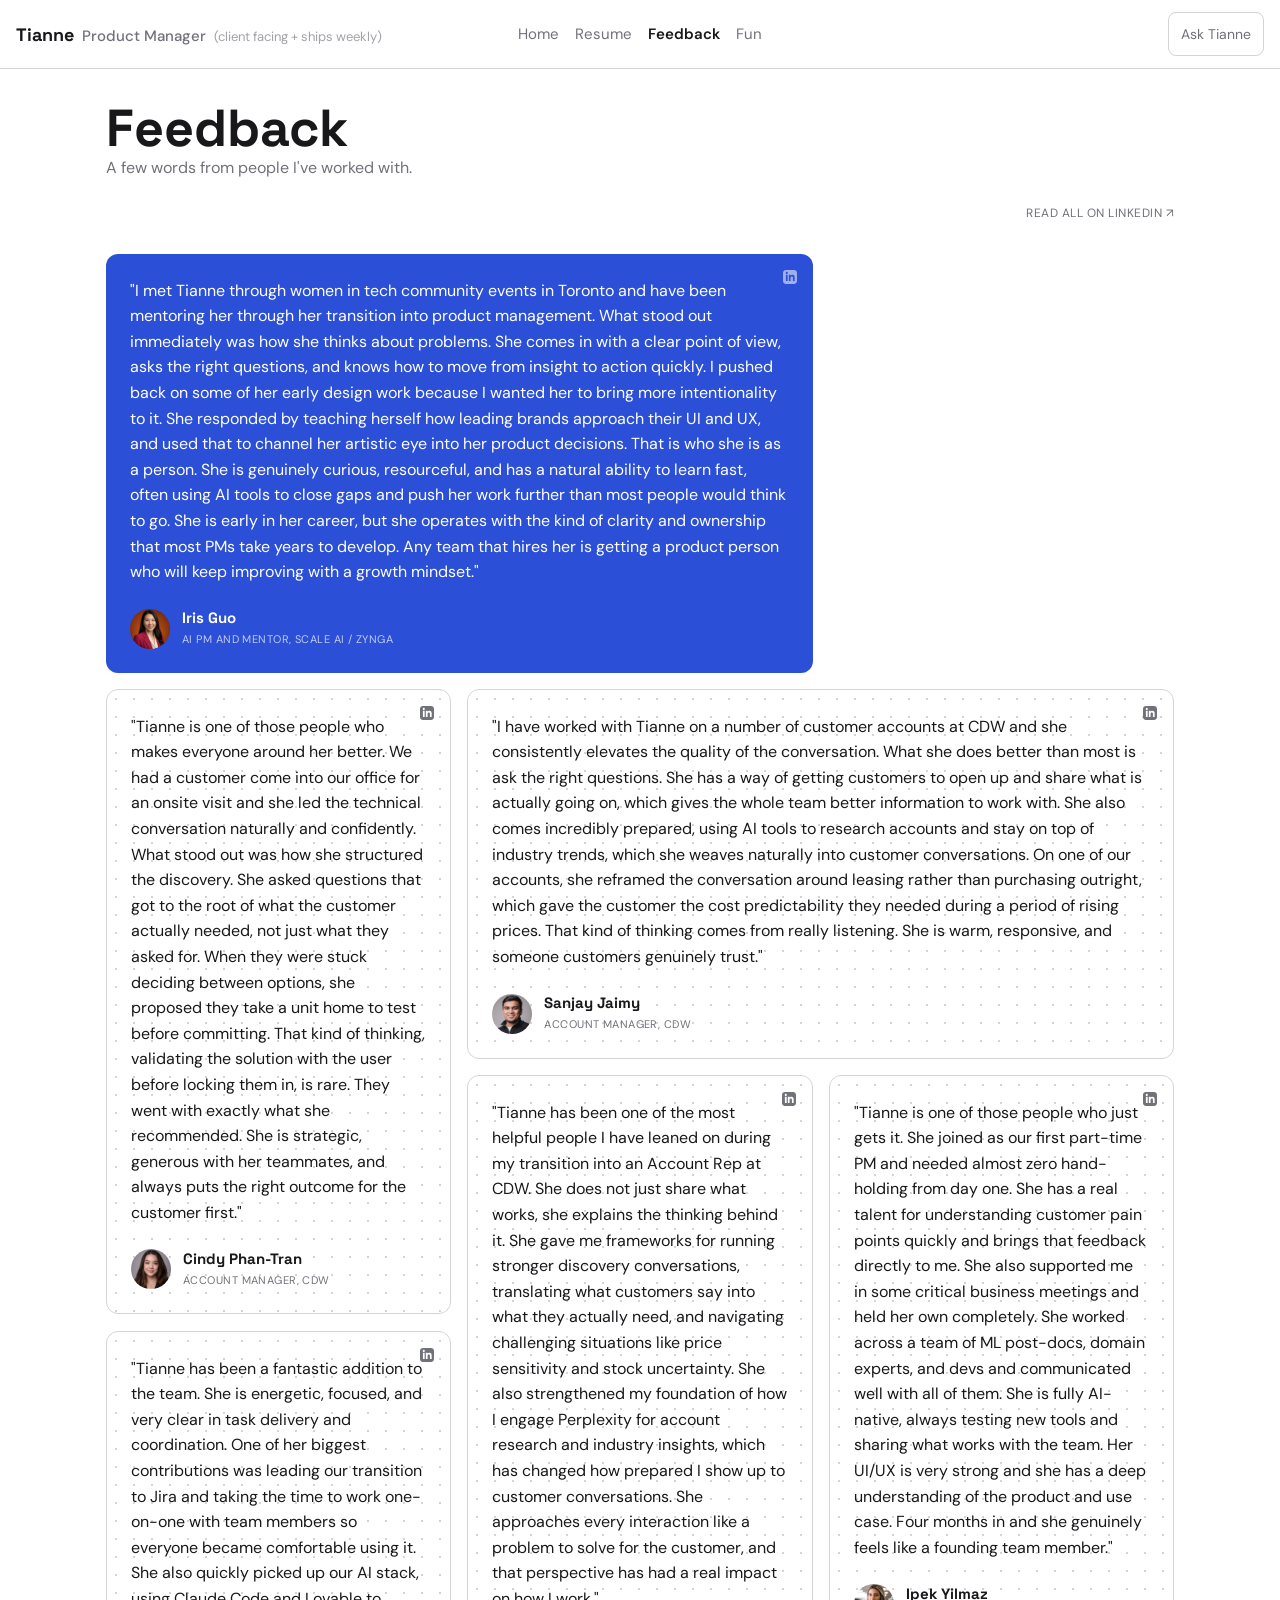
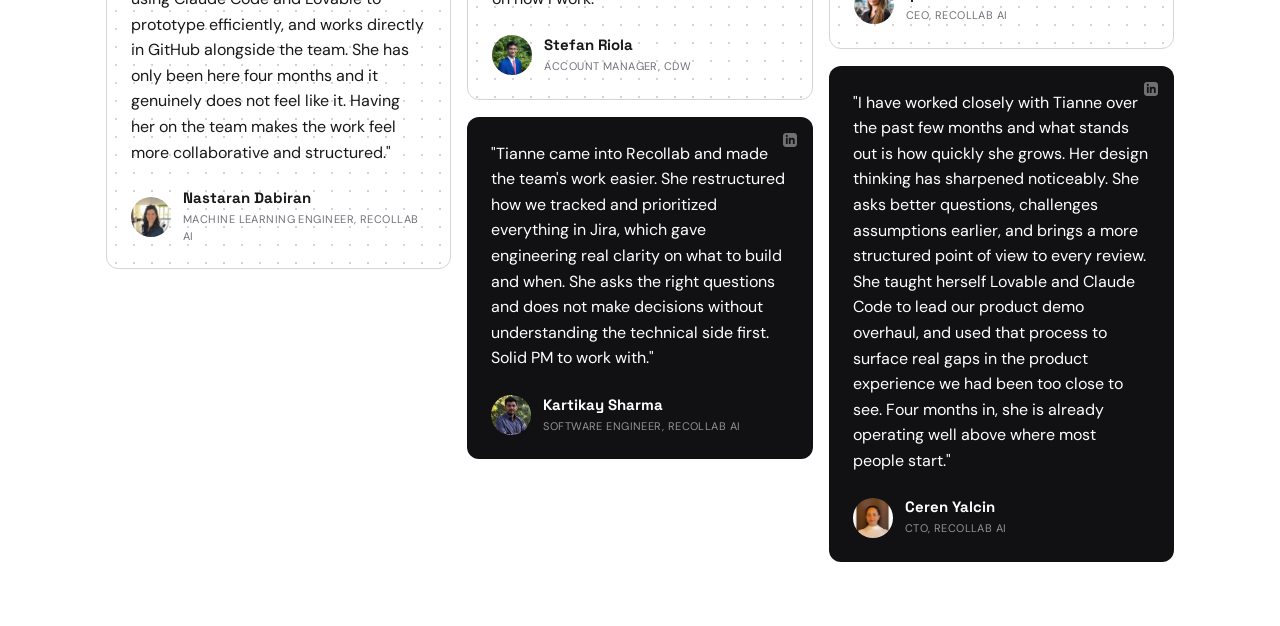
==== commit b13e1302: "Homepage masonry grid, Intelkin restyle, favicon, and page fixes Homepage: two-column masonry (cards" ====
--- a/feedback.html
+++ b/feedback.html
@@ -4,6 +4,9 @@
   <meta charset="UTF-8" />
   <meta name="viewport" content="width=device-width, initial-scale=1" />
   <title>Feedback — Tianne</title>
+  <link rel="icon" type="image/png" sizes="48x48" href="/assets/images/favicon-48.png" />
+  <link rel="icon" type="image/png" sizes="512x512" href="/assets/images/favicon-512.png" />
+  <link rel="apple-touch-icon" href="/assets/images/apple-touch-icon.png" />
   <link rel="stylesheet" href="/css/reset.css" />
   <link rel="stylesheet" href="/css/tokens.css" />
   <link rel="stylesheet" href="/css/layout.css" />
--- a/css/tokens.css
+++ b/css/tokens.css
@@ -50,6 +50,32 @@
   --color-accent: #92140C;
   --color-accent-text: #ffffff;
 
+  /* Prototype-app palette (2026-09-21) — used only inside the Operators on
+     the Go case study's two embedded prototypes (SMS thread + dashboard),
+     which stand in for a real product (Micromart) and so keep an
+     authentic green iOS-style look instead of the site accent. Never used
+     for page chrome. The deep green carries white text at AA contrast. */
+  --color-app-green: #2F9E5C;
+  --color-app-green-deep: #24794A;
+  --color-app-green-tint: #E8F5EE;
+  --color-app-bubble-in: #E9E9EB;
+
+  /* Micromart dashboard palette (2026-09-21) — for the Price Nudges
+     dashboard prototype only; mirrors the real dashboard's visual system.
+     --color-app-muted is the spec's warm gray, kept for icons/rules;
+     --color-app-muted-text is a slightly darker step for small text so it
+     clears AA on white. */
+  --color-app-bg: #FBFAF8;
+  --color-app-card: #FFFFFF;
+  --color-app-line: rgba(0, 0, 0, 0.06);
+  --color-app-text: #171814;
+  --color-app-muted: #8B8577;
+  --color-app-muted-text: #6E685B;
+  --color-app-neg: #D6483E;
+  --color-app-grid: #E4E1D8;
+  --color-app-bar-current: #D9D5CA;
+  --color-app-card-shadow: 0 1px 2px rgba(23, 24, 20, 0.04), 0 6px 18px rgba(23, 24, 20, 0.05);
+
   /* Typeface system (CLAUDE.md §12 confirmed 2026-09-10 — see
      docs/superpowers/specs/2026-09-10-typography-system-design.md).
      Headline: Space Grotesk, weight 700 — H1s and every H2-equivalent
@@ -68,4 +94,26 @@
      window). Tokenized so CLAUDE.md §14's "no font values outside
      tokens.css" holds even for this exception. */
   --font-mono: ui-monospace, "SF Mono", Menlo, Consolas, monospace;
+
+  /* Page-scoped alternate type system (2026-09-11) — Newsreader (headline
+     serif; replaced Instrument Serif site-wide on 2026-09-20) /
+     Public Sans / IBM Plex Mono, applied only on the homepage and case
+     study pages via css/typography-v2.css (NOT the site-wide default
+     above, which stays Space Grotesk/DM Sans/Geist Pixel everywhere
+     else — resume/feedback/fun/nav are explicitly out of scope). This
+     is the same trio Intelkin used to run as its own one-off
+     exception before that was retired into the site-wide system on
+     2026-09-10 — Intelkin does NOT currently carry these fonts (that
+     exception was fully deleted, not just disabled), so it gets this
+     scoped system applied like every other case study now, not
+     skipped as "already matching." Instrument Serif shipped only weight
+     400 (no bold), which is why typography-v2.css used to force 400 on
+     every headline; Newsreader has real weights, so those rules now read
+     --font-headline-serif-weight instead. */
+  --font-headline-serif: "Newsreader", Georgia, "Times New Roman", serif;
+  /* Newsreader is a variable font (weights 400-700). Headlines in the serif
+     system use 600: at 400 it reads thin next to the body copy. */
+  --font-headline-serif-weight: 600;
+  --font-body-sans: "Public Sans", -apple-system, "Segoe UI", sans-serif;
+  --font-label-mono: "IBM Plex Mono", ui-monospace, "SFMono-Regular", monospace;
 }
--- a/css/layout.css
+++ b/css/layout.css
@@ -79,11 +79,44 @@
   flex-wrap: wrap;
 }
 
+/* From --bp-lg the nav is three equal-flex columns (brand | links | pill),
+   so the links sit on the page's true center instead of drifting toward
+   whichever side is narrower. Below that the brand block needs its natural
+   width, so the flex layout above stays. */
+@media (min-width: 1024px) {
+  .site-nav {
+    display: grid;
+    grid-template-columns: 1fr auto 1fr;
+  }
+
+  .site-nav-list {
+    justify-self: center;
+  }
+
+  .site-nav .chat-toggle {
+    justify-self: end;
+  }
+}
+
 /* --- Home layout: mobile-first, single column (no category rail — the
    main content fills the full width at every size). --- */
 .home-layout {
   display: block;
   padding: var(--space-4);
+}
+
+/* Generous outer margins on wider screens: the grid sits inset from the
+   window edges rather than running edge to edge. */
+@media (min-width: 768px) {
+  .home-layout {
+    padding: var(--space-4) var(--space-7);
+  }
+}
+
+@media (min-width: 1024px) {
+  .home-layout {
+    padding: var(--space-4) var(--space-8);
+  }
 }
 
 .home-main {
@@ -234,6 +267,16 @@
 .case-study-sidenav a.is-active {
   color: var(--color-text);
   font-weight: 600;
+}
+
+/* Sits above the section list (js/case-study-nav.js prepends it), set
+   off with its own bottom border + margin rather than reading as just
+   another entry in that list. */
+.case-study-sidenav-back {
+  display: block;
+  margin-bottom: var(--space-3);
+  padding-bottom: var(--space-3);
+  border-bottom: 1px solid var(--color-border);
 }
 
 .case-study-sidenav:empty {
@@ -306,12 +349,20 @@
   }
 
   .case-study {
-    /* Widened from the mobile-first 720px (still set as the base rule
+    /* Centers the 880px-capped text column within its own leftover
+       flex space (margin-inline: auto works for a flex item's free
+       space, same technique as a block element) — without this, the
+       column hugs flush against the sidenav with all the unused
+       width left as empty space on the far right, reading as
+       lopsided/pinned-left rather than balanced, especially on a
+       wide screen where the sidenav itself sits near the true left
+       edge (previous pass) rather than the whole row being centered.
+       Widened from the mobile-first 720px (still set as the base rule
        above) so the body text actually uses the extra room this
        breakpoint frees up, instead of leaving it as unused gutter. */
     max-width: 880px;
     flex: 1;
-    margin-inline: 0;
+    margin-inline: auto;
     padding-inline: 0;
   }
 }
@@ -351,7 +402,7 @@
    <p> siblings within one section sat flush against each other.
    Direct-child combinator (>) is deliberate: .case-study-section also
    contains <p> tags several levels deep inside other components
-   (case-study-stat, workflow-compare-caption, insight-map-quote, …) —
+   (case-study-stat, insight-map-quote, …) —
    those already have their own sizing and must not inherit prose
    spacing/line-height too. Only the hand-written body paragraphs are
    direct children of the section. */
@@ -485,9 +536,11 @@
    4-column grid just do that, no extra rule needed), one column
    stacked on mobile. Explicitly un-sets every card property the base
    .case-study-meta above sets, since --hero is layered on top of it
-   in markup (class="case-study-meta case-study-meta--hero") — the
-   base class stays a bordered card unchanged for its other reuses
-   (workflow-compare panels, the "How It Works" tech mini-table). */
+   in markup (class="case-study-meta case-study-meta--hero"). Every
+   current usage pairs the two together, but the base class's own
+   dt/dd typography rules stay separate/unoverridden on purpose, in
+   case a future non-hero use (a bordered dt/dd mini-table somewhere)
+   needs the base card treatment without this modifier. */
 .case-study-meta.case-study-meta--hero {
   gap: var(--space-5) var(--space-4);
   padding: 0;
@@ -625,118 +678,55 @@
   margin-top: var(--space-1);
 }
 
-/* --- Before/after workflow comparison (CDW's old vs. new research-
-   synthesis workflow). A single flat panel — thin border, no shadow,
-   no nested card — was previously an outer bordered .workflow-compare
-   wrapping two more-bordered .case-study-meta panels inside it (two
-   cards inside a card), and repeated the numbers already shown in the
-   stat row above (Synthesis Time, Time to Share) with nothing added.
-   Kept only the one metric that carries real extra detail beyond the
-   stat row (Tools: the actual tool list, not just a count) — a metric
-   with nothing to add beyond its headline number doesn't get a row
-   here at all. .workflow-compare-grid is one 3-column grid (row label,
-   old value, new value) shared by the header row and every data row,
-   so "Old Workflow"/"New Workflow" print once as column headers and a
-   row label like "Tools" prints once, not once per column. The accent
-   color marks only the "New Workflow" header text — no background
-   tint behind the column. --- */
-.workflow-compare {
-  margin: 0 0 var(--space-7);
-  padding: var(--space-5) var(--space-4) var(--space-4);
+/* Real image + caption — once a real asset replaces a media-placeholder
+   (e.g. the Intelkin research moodboard). */
+.case-study-figure {
+  margin: 0 0 var(--space-5);
+}
+
+.case-study-figure img {
+  display: block;
+  width: 100%;
+  height: auto;
+  border-radius: var(--radius);
   border: 1px solid var(--color-border);
-  border-radius: var(--radius-lg);
-}
-
-.workflow-compare-label {
-  margin-bottom: var(--space-4);
-  color: var(--color-text-muted);
-  font-size: 0.75rem;
-  text-transform: uppercase;
-  letter-spacing: 0.04em;
-  font-family: var(--font-label);
-}
-
-.workflow-compare-grid {
-  display: grid;
-  grid-template-columns: auto 1fr 1fr;
-  column-gap: var(--space-4);
-  row-gap: var(--space-2);
-  align-items: baseline;
-}
-
-.workflow-compare-row-label {
-  font-size: 0.75rem;
-  text-transform: uppercase;
-  letter-spacing: 0.04em;
-  color: var(--color-text-muted);
-  font-family: var(--font-label);
-}
-
-.workflow-compare-value {
-  color: var(--color-text);
-}
-
-/* The "New Workflow" column (3rd grid column, every row) — a plain
-   vertical rule between old and new, not a second bordered box. */
-.workflow-compare-grid > :nth-child(3n) {
-  padding-left: var(--space-4);
-  border-left: 1px solid var(--color-border);
-}
-
-.workflow-compare-caption {
-  margin: 0;
-  text-align: center;
-  font-size: 0.75rem;
-  text-transform: uppercase;
-  letter-spacing: 0.04em;
-  color: var(--color-text-muted);
-  font-family: var(--font-label);
-}
-
-.workflow-compare-caption.workflow-compare-caption--accent {
-  color: var(--color-accent);
-}
-
-@media (min-width: 768px) {
-  .workflow-compare-panels {
-    grid-template-columns: 1fr auto 1fr;
-  }
-
-  .workflow-compare-arrow {
-    transform: none;
-  }
-}
-
-/* --- Insight-map mockup — a non-functional search UI (search bar,
-   filter chips, result cards) shown inside .laptop-frame below. Built
-   for CDW's "100% searchable" claim; static content only, no JS. --- */
-.insight-map {
+}
+
+.case-study-figure figcaption {
+  margin-top: var(--space-2);
+  font-size: 0.8125rem;
+  color: var(--color-text-muted);
+}
+
+/* Theme Clustering visual (research-aggregator.html) — two real screenshots
+   (raw sticky notes going in, AI-grouped themes coming out) inside a small
+   bordered/surface container with a top micro-label, connected by a plain
+   gray arrow. No accent color here deliberately: CLAUDE.md §12 reserves
+   the accent for tiny moments, and this container is a new pattern, not a
+   reuse of an existing "labeled gray container" component (no such
+   component existed site-wide when this was built — closest neighbors are
+   .laptop-frame and .insight-map-card, whose surface/border/label styling
+   this borrows). Mobile-first: stacked with the arrow pointing down; side
+   by side with the arrow pointing right from --bp-md up. */
+.case-study-visual {
+  margin: 0 0 var(--space-5);
   padding: var(--space-4);
-  background: var(--color-bg);
-}
-
-.insight-map-search input {
-  width: 100%;
-  padding: var(--space-2) var(--space-3);
+  background: var(--color-surface);
   border: 1px solid var(--color-border);
   border-radius: var(--radius);
-  background: var(--color-surface);
-  font-family: var(--font-body);
-  font-size: 0.875rem;
-  color: var(--color-text-muted);
-}
-
-.insight-map-chips {
-  display: flex;
-  flex-wrap: wrap;
-  gap: var(--space-2);
-  margin-top: var(--space-3);
-}
-
-.insight-map-chip {
-  padding: var(--space-1) var(--space-3);
-  border: 1px solid var(--color-border);
-  border-radius: 999px;
+}
+
+/* Extra breathing room above a .case-study-visual that follows dense
+   content directly (e.g. the frequency/impact quadrant sitting right
+   under the Human Fallback Triggers grid) — not the default spacing,
+   since most .case-study-visual instances already get enough gap from
+   the preceding paragraph's own margin-bottom. */
+.case-study-visual--spaced {
+  margin-top: var(--space-6);
+}
+
+.case-study-visual-label {
+  margin: 0 0 var(--space-4);
   font-family: var(--font-label);
   font-size: 0.6875rem;
   text-transform: uppercase;
@@ -744,21 +734,29 @@
   color: var(--color-text-muted);
 }
 
-.insight-map-results {
+.case-study-visual-pair {
   display: flex;
   flex-direction: column;
+  align-items: center;
   gap: var(--space-3);
-  margin-top: var(--space-4);
-}
-
-.insight-map-card {
-  padding: var(--space-3);
+}
+
+.case-study-visual-item {
+  margin: 0;
+  width: 100%;
+}
+
+.case-study-visual-item img {
+  display: block;
+  width: 100%;
+  height: auto;
+  border-radius: var(--radius);
   border: 1px solid var(--color-border);
-  border-radius: var(--radius);
-}
-
-.insight-map-card .insight-map-theme {
-  margin: 0 0 var(--space-1);
+}
+
+.case-study-visual-item figcaption {
+  margin-top: var(--space-2);
+  text-align: center;
   font-family: var(--font-label);
   font-size: 0.6875rem;
   text-transform: uppercase;
@@ -766,49 +764,217 @@
   color: var(--color-text-muted);
 }
 
-.insight-map-card .insight-map-quote {
+/* Wide screenshots (Intelkin's Recollab before/after) stay stacked at every
+   size: side by side each would shrink to unreadable. */
+@media (min-width: 768px) {
+  .case-study-visual-pair.case-study-visual-pair--stacked {
+    flex-direction: column;
+  }
+
+  .case-study-visual-pair--stacked .case-study-visual-arrow {
+    transform: rotate(90deg);
+  }
+}
+
+.case-study-visual-arrow {
+  display: block;
+  font-size: 1.5rem;
+  line-height: 1;
+  color: var(--color-text-muted);
+  transform: rotate(90deg);
+}
+
+@media (min-width: 768px) {
+  .case-study-visual-pair {
+    flex-direction: row;
+  }
+
+  .case-study-visual-arrow {
+    transform: none;
+  }
+}
+
+/* "The Redesign" 3-step diagram (research-aggregator.html, Approach) —
+   sits inside .case-study-visual, reuses .case-study-visual-arrow as the
+   connector between steps. The middle step is the only AI-assisted one,
+   so it's the only one that gets --color-accent — everything else here
+   stays plain white/border, per the prompt's own "don't add any other
+   color" instruction. Note: the source prompt called for "accent
+   orange," but this site's confirmed accent (CLAUDE.md §12) is Oxblood
+   red, not orange — no orange exists anywhere in tokens.css, so this
+   uses the real --color-accent rather than inventing an undisclosed new
+   color. Mobile-first column stack; row at --bp-md, same breakpoint as
+   the Theme Clustering pair above. */
+.case-study-steps {
+  display: flex;
+  flex-direction: column;
+  align-items: stretch;
+  gap: var(--space-3);
+}
+
+.case-study-step {
+  flex: 1;
+  padding: var(--space-3);
+  background: var(--color-bg);
+  border: 1px solid var(--color-border);
+  border-radius: var(--radius);
+  text-align: center;
+}
+
+.case-study-step p {
   margin: 0;
-  color: var(--color-text);
-  font-size: 0.9375rem;
-}
-
-.insight-map-card .insight-map-participants {
-  margin: var(--space-1) 0 0;
-  font-size: 0.8125rem;
-  color: var(--color-text-muted);
-}
-
-.insight-map-flag {
-  display: inline-block;
-  margin-top: var(--space-2);
-  padding: var(--space-1) var(--space-2);
-  border-radius: var(--radius);
-  background: var(--color-text);
-  color: var(--color-bg);
   font-family: var(--font-label);
-  font-size: 0.6875rem;
+  font-size: 0.75rem;
   text-transform: uppercase;
   letter-spacing: 0.04em;
-}
-
-/* Real image + caption — once a real asset replaces a media-placeholder
-   (e.g. the Intelkin research moodboard). */
-.case-study-figure {
+  color: var(--color-text);
+}
+
+.case-study-step--accent {
+  background: var(--color-accent);
+  border-color: var(--color-accent);
+}
+
+.case-study-step--accent p {
+  color: var(--color-accent-text);
+}
+
+@media (min-width: 768px) {
+  .case-study-steps {
+    flex-direction: row;
+    align-items: center;
+  }
+}
+
+/* Frequency vs Impact quadrant (research-aggregator.html, Human Fallback
+   Triggers) — a qualitative scatter illustrating the "single mention,
+   high impact" trigger, not a precise data chart. Two thin gray axes
+   with CSS-triangle arrowheads; four small point-cards positioned by eye
+   via per-point --x/--y custom properties (percentages within the plot,
+   set inline since each point's position is one-off layout data, not a
+   reusable style). Sits inside .case-study-visual, same as the two
+   components above. Only the single flagged outlier (P7) gets the real
+   site accent, matching the "one AI/exception moment" restraint used in
+   the step diagram above — same "not actually orange" note applies. */
+.quadrant-plot {
+  position: relative;
+  width: 100%;
+  aspect-ratio: 16 / 9;
+  min-height: 340px;
+}
+
+.quadrant-axis {
+  position: absolute;
+  background: var(--color-text-muted);
+}
+
+.quadrant-axis--x {
+  left: 6%;
+  right: 10%;
+  bottom: 10%;
+  height: 1px;
+}
+
+.quadrant-axis--y {
+  left: 6%;
+  top: 18%;
+  bottom: 10%;
+  width: 1px;
+}
+
+.quadrant-arrow {
+  position: absolute;
+  width: 0;
+  height: 0;
+  border: 5px solid transparent;
+}
+
+.quadrant-arrow--x {
+  right: calc(10% - 9px);
+  bottom: calc(10% - 5px);
+  border-left-color: var(--color-text-muted);
+  border-right-width: 0;
+}
+
+.quadrant-arrow--y {
+  left: calc(6% - 5px);
+  top: calc(18% - 9px);
+  border-bottom-color: var(--color-text-muted);
+  border-top-width: 0;
+}
+
+.quadrant-label {
+  position: absolute;
+  font-family: var(--font-body);
+  font-size: 0.75rem;
+  color: var(--color-text-muted);
+}
+
+.quadrant-label--x {
+  right: 0;
+  bottom: calc(10% - 6px);
+}
+
+.quadrant-label--y {
+  left: 9%;
+  top: 8%;
+}
+
+.quadrant-point {
+  position: absolute;
+  left: var(--x);
+  top: var(--y);
+  max-width: 180px;
+  margin: 0;
+  padding: var(--space-3) var(--space-4);
+  transform: translate(-50%, -50%);
+  background: var(--color-bg);
+  border: 1px solid var(--color-border);
+  border-radius: var(--radius);
+  font-family: var(--font-label);
+  font-size: 0.8125rem;
+  font-weight: 700;
+  line-height: 1.35;
+  text-align: center;
+  text-transform: uppercase;
+  letter-spacing: 0.03em;
+  color: var(--color-text);
+}
+
+.quadrant-point--flagged {
+  background: var(--color-accent);
+  border-color: var(--color-accent);
+  color: var(--color-accent-text);
+}
+
+/* Sample terminal output (research-aggregator.html, Approach's Theme
+   Clustering step) — a static sibling to Intelkin's .terminal-card
+   (projects/intelkin.html), not the same component. Shares its real
+   colors and the site's one disclosed non-tokens.css font exception
+   (--font-mono, see tokens.css) and reuses .terminal-card-titlebar /
+   .terminal-dot* / .terminal-prompt / .terminal-cmd / .terminal-output
+   as-is, since those are purely visual with no attached behavior. Does
+   NOT reuse .terminal-card itself: that class carries a click-to-open
+   affordance (cursor:pointer, hover lift, pulsing glow, blinking
+   cursor) built for a link to a real repo — wiring that onto a block of
+   static sample output that links nowhere would visually promise a
+   click that does nothing. */
+.terminal-static-card {
+  width: 100%;
   margin: 0 0 var(--space-5);
-}
-
-.case-study-figure img {
-  display: block;
-  width: 100%;
-  height: auto;
-  border-radius: var(--radius);
-  border: 1px solid var(--color-border);
-}
-
-.case-study-figure figcaption {
-  margin-top: var(--space-2);
-  font-size: 0.8125rem;
-  color: var(--color-text-muted);
+  background: #0d0d0f;
+  border-radius: 10px;
+  overflow: hidden;
+}
+
+.terminal-static-body {
+  margin: 0;
+  padding: 20px 18px;
+  font-family: var(--font-mono);
+  font-size: 13.5px;
+  line-height: 1.7;
+  white-space: pre-wrap;
+  word-break: break-word;
 }
 
 /* A wide diagram that doesn't fit the column at a legible size (e.g. a
@@ -920,7 +1086,6 @@
 .terminal-card {
   display: block;
   width: 100%;
-  max-width: 560px;
   margin: 0 0 var(--space-3);
   border-radius: 10px;
   background: #0d0d0f;
@@ -1001,14 +1166,18 @@
 }
 
 .terminal-line--cursor {
-  display: flex;
-  align-items: center;
-  gap: 6px;
   margin-top: 4px;
 }
 
 .terminal-prompt {
   color: #5fd97a;
+}
+
+/* The hint is typed on the live prompt line (js/intelkin-terminal.js), as if
+   entered at the shell; the cursor follows the last typed character. */
+.terminal-typed {
+  margin-left: 8px;
+  color: #e8e8e8;
 }
 
 .terminal-dir {
@@ -1035,6 +1204,8 @@
   display: inline-block;
   width: 8px;
   height: 15px;
+  margin-left: 2px;
+  vertical-align: text-bottom;
   background: #e8e8e8;
   animation: terminal-blink 1s steps(1) infinite;
 }
@@ -1048,17 +1219,9 @@
   }
 }
 
-.terminal-hint {
-  margin: var(--space-2) 0 var(--space-4);
-  font-size: 12.5px;
-  color: var(--color-text-muted);
-  animation: terminal-blink 2.4s steps(1) infinite;
-}
-
 @media (prefers-reduced-motion: reduce) {
   .terminal-card,
-  .terminal-cursor,
-  .terminal-hint {
+  .terminal-cursor {
     animation: none;
   }
 }
@@ -1090,15 +1253,3 @@
   letter-spacing: 0.02em;
 }
 
-@media (min-width: 768px) {
-  .home-layout {
-    padding: var(--space-5);
-  }
-}
-
-@media (min-width: 1280px) {
-  .home-layout {
-    max-width: 1440px;
-    margin-inline: auto;
-  }
-}
--- a/css/components.css
+++ b/css/components.css
@@ -7,9 +7,42 @@
 */
 
 /* --- Nav / chat toggle --- */
+/* Owner/role/tagline (CLAUDE.md §1) — three spans fading from full
+   ink to lightest gray, a gradient effect built from existing color
+   tokens (--color-text -> --color-text-muted -> --color-text-muted at
+   reduced opacity, no new color values) rather than a literal CSS
+   gradient on text, which would fight the fixed-weight web fonts at
+   this size. Font varies by tier too: headline for the name, body at
+   two weights for the rest — not the label font (Geist Pixel), since
+   CLAUDE.md §12 reserves that for short all-caps eyebrows, never a
+   sentence-like phrase. */
 .site-nav-brand {
-  font-weight: 600;
+  display: flex;
+  align-items: baseline;
+  flex-wrap: wrap;
+  gap: var(--space-2);
+}
+
+.site-nav-brand-name {
+  font-family: var(--font-headline);
+  font-weight: 700;
   font-size: 1.125rem;
+  color: var(--color-text);
+}
+
+.site-nav-brand-role {
+  font-family: var(--font-body);
+  font-weight: 500;
+  font-size: 0.9375rem;
+  color: var(--color-text-muted);
+}
+
+.site-nav-brand-detail {
+  font-family: var(--font-body);
+  font-weight: 400;
+  font-size: 0.8125rem;
+  color: var(--color-text-muted);
+  opacity: 0.65;
 }
 
 .site-nav-list a {
@@ -241,11 +274,13 @@
   }
 }
 
-/* --- Homepage project grid — two explicit, independent columns
-   (js/home.js's HOME_COLUMNS assigns each card to left/right and an
-   order within it — not CSS multi-column auto-distribution, which
-   can't guarantee a specific card lands in a specific column once
-   heights vary). Full curated list by default, or just the current
+/* --- Homepage project grid — two-column masonry (2026-09-21). js/home.js
+   places each card, in HOME_ORDER, into whichever column is currently
+   shorter (not CSS multi-column, which would read down one column before
+   starting the next). One gap value, --space-5 (24px), is used both
+   between the columns and between stacked cards, so the whitespace is
+   uniform in both directions. Cards carry no border, shadow or
+   background: the media sits directly on the page. Full curated list by default, or just the current
    query's matches within that same set (js/home.js, CLAUDE.md §5/§6).
    One grid, two states — never a separate results panel. Columns
    stack to one below --bp-sm (480px), matching the site's named-
@@ -253,10 +288,15 @@
 .bento-grid {
   display: flex;
   flex-direction: column;
-  gap: var(--space-6);
-}
-
-@media (min-width: 480px) {
+  gap: var(--space-5);
+}
+
+/* Was --bp-sm (480px) — raised to --bp-lg (1024px) so each column
+   gets enough width for the enlarged card title/meta text (1.65rem/
+   1.125rem, typography-v2.css) to stay on one line. Below 1024px a
+   single full-width column gives that same text plenty of room; two
+   narrower columns didn't, down to as low as 480px. */
+@media (min-width: 1024px) {
   .bento-grid {
     flex-direction: row;
     align-items: flex-start;
@@ -266,9 +306,13 @@
 .bento-grid-column {
   display: flex;
   flex-direction: column;
-  gap: var(--space-6);
+  gap: var(--space-5);
   flex: 1;
   min-width: 0;
+}
+
+.bento-grid-column:empty {
+  display: none; /* single-column view leaves the right one empty: no phantom gap */
 }
 
 .bento-empty {
@@ -277,10 +321,16 @@
   color: var(--color-text-muted);
 }
 
+.bento-card {
+  /* Lets the caption size itself off the card's own width, so title +
+     company + status always fit on one line (typography-v2.css). */
+  container-type: inline-size;
+}
+
 .bento-card-link {
   display: block;
   min-height: 44px;
-  border-radius: var(--radius-lg);
+  border-radius: 0;
   transition: opacity 0.15s ease;
 }
 
@@ -298,9 +348,7 @@
 
 .bento-card-thumb-wrap {
   position: relative;
-  border-radius: var(--radius-lg);
   overflow: hidden;
-  background: var(--color-surface);
 }
 
 .bento-card-thumb {
@@ -317,32 +365,48 @@
    to it in the grid instead of rendering visibly shorter. */
 .bento-card-thumb-placeholder {
   margin-bottom: 0;
-  border-radius: var(--radius-lg);
+  border: 0;
+  border-radius: 0;
   min-height: 0;
   aspect-ratio: 16 / 9;
 }
 
+/* Title, then company / status, on one baseline row (2026-09-21). Font sizes
+   scale with the card (typography-v2.css) so it fits; the meta never shrinks,
+   and if a row is ever still too narrow the title gets the ellipsis (its
+   full text stays in the native title tooltip). */
 .bento-card-caption {
   display: flex;
-  flex-wrap: wrap;
-  justify-content: space-between;
+  flex-direction: row;
+  flex-wrap: nowrap;
   align-items: baseline;
-  gap: var(--space-2);
-  padding-top: var(--space-3);
+  gap: 2px var(--space-3);
+  min-width: 0;
+  padding-top: var(--space-2);
 }
 
 .bento-card-tagline {
+  flex: 0 1 auto;
+  min-width: 0;
+  max-width: 100%;
+  overflow: hidden;
   font-family: var(--font-headline);
   font-weight: 700;
   font-size: 1rem;
+  white-space: nowrap;
+  text-overflow: ellipsis;
   color: var(--color-text);
 }
 
 .bento-card-meta {
+  flex: none;
+  overflow: hidden;
   font-family: var(--font-label);
   font-size: 0.75rem;
   text-transform: uppercase;
   letter-spacing: 0.04em;
+  white-space: nowrap;
+  text-overflow: ellipsis;
   color: var(--color-text-muted);
 }
 
--- a/css/feedback.css
+++ b/css/feedback.css
@@ -46,22 +46,20 @@
   flex-shrink: 0;
 }
 
+/* Mobile-first: plain stacked column via CSS Grid. At >=768px, JS
+   (js/feedback.js's layoutMasonry) takes over with real masonry —
+   each card absolutely positioned into whichever column(s) currently
+   have the least height. A CSS grid alone can't do this: with
+   grid-auto-flow: dense, every ROW locks its height to its tallest
+   cell, so a 2-column "large" card sharing a row with a taller
+   1-column card left a large dead gap below the shorter one before
+   the next row could start. True masonry tracks each column's height
+   independently, so the next card always starts right where the
+   shortest column left off — no row-locked gaps. */
 .testimonial-grid {
   display: grid;
   grid-template-columns: 1fr;
   gap: var(--space-4);
-}
-
-@media (min-width: 768px) {
-  .testimonial-grid {
-    grid-template-columns: repeat(3, 1fr);
-    grid-auto-flow: dense;
-    align-items: start;
-  }
-
-  .testimonial-card--large {
-    grid-column: span 2;
-  }
 }
 
 .testimonial-card {
@@ -74,6 +72,28 @@
   transform: translateY(16px);
   filter: blur(6px);
   transition: opacity 0.6s ease, transform 0.6s ease, filter 0.6s ease;
+}
+
+/* Comes after the base .testimonial-card rule above on purpose — the
+   base rule also sets position (relative, so the LinkedIn glyph can
+   anchor to it) at equal specificity, so this media query's
+   position: absolute only wins the cascade because it's declared
+   later in the file. Ordering these the other way around silently
+   left every card in normal document flow, stacking full-height one
+   after another instead of masonry-positioned — a real bug caught by
+   checking computed position in the browser, not just the JS output. */
+@media (min-width: 768px) {
+  .testimonial-grid {
+    display: block;
+    position: relative;
+  }
+
+  .testimonial-card {
+    position: absolute;
+    /* top/left/width set inline by layoutMasonry(); this is just a
+       safe default before JS runs on the very first paint. */
+    width: 100%;
+  }
 }
 
 .testimonial-card.is-visible {
